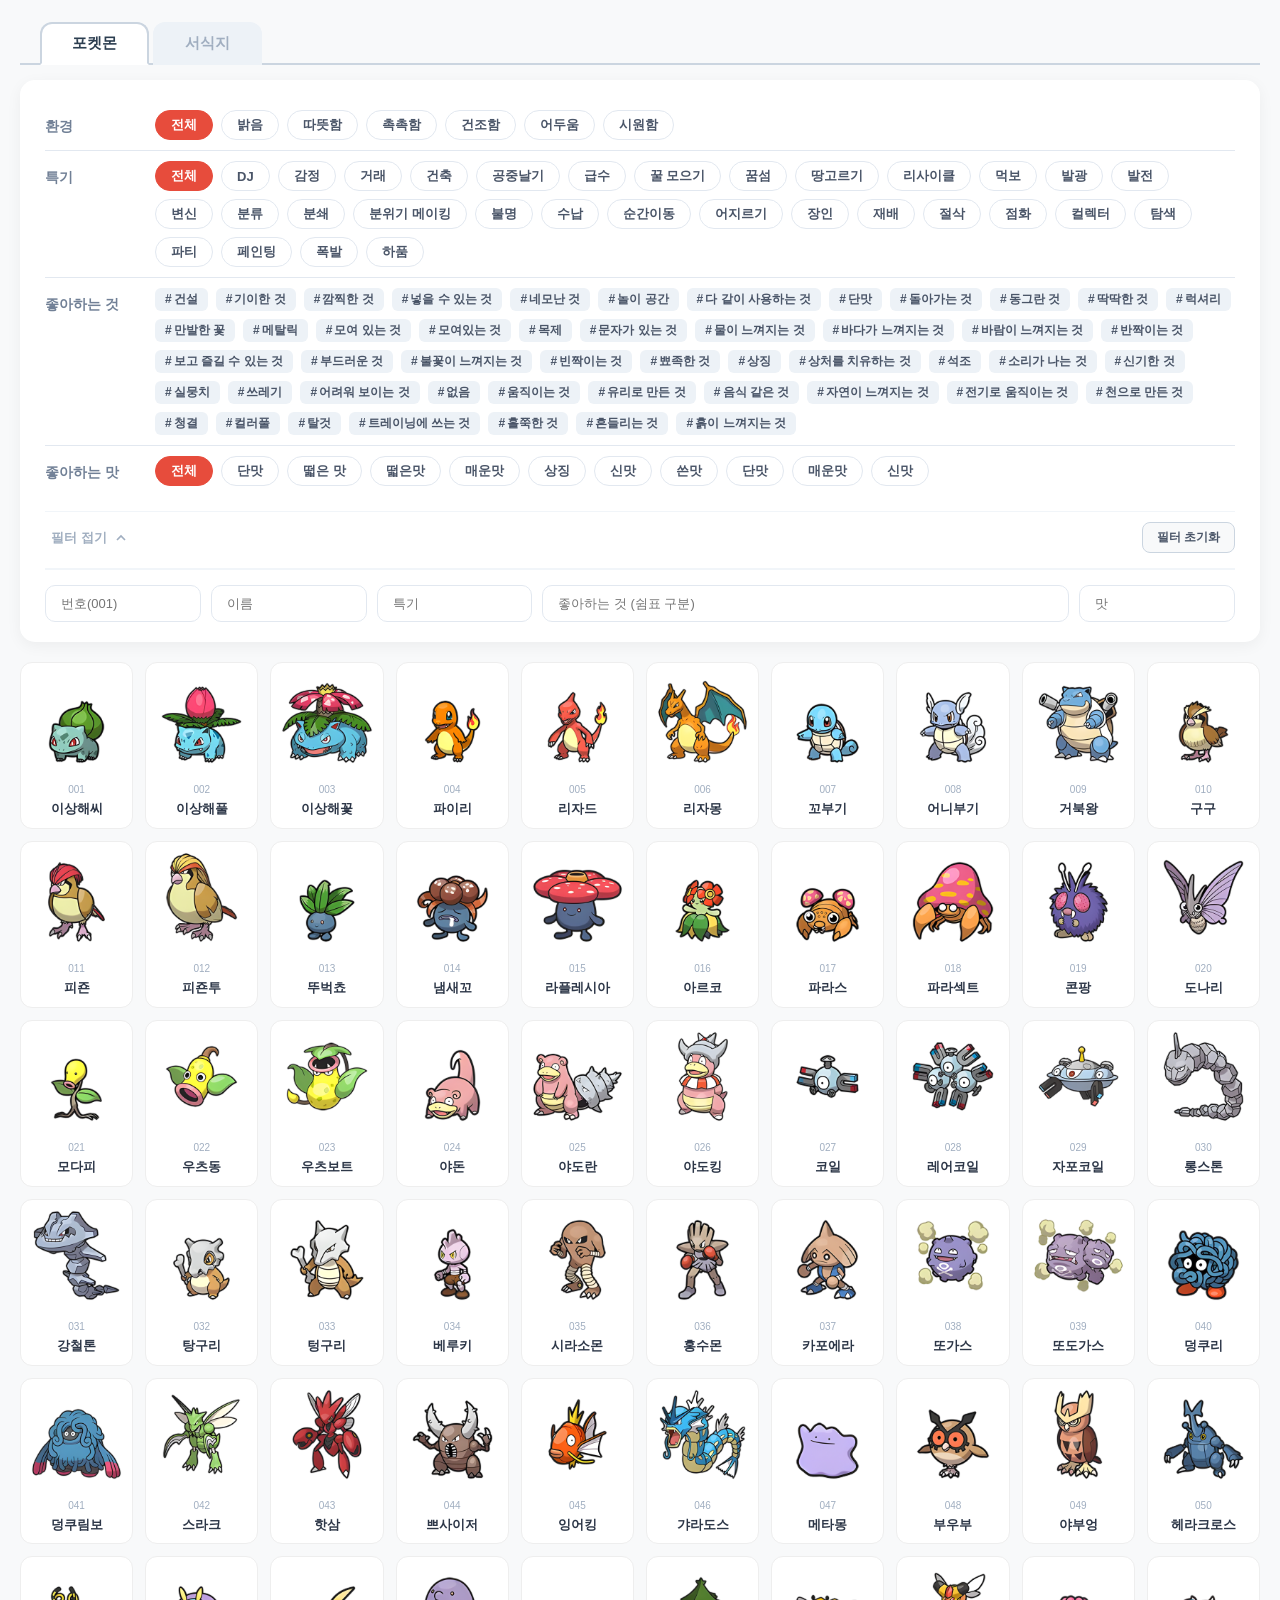
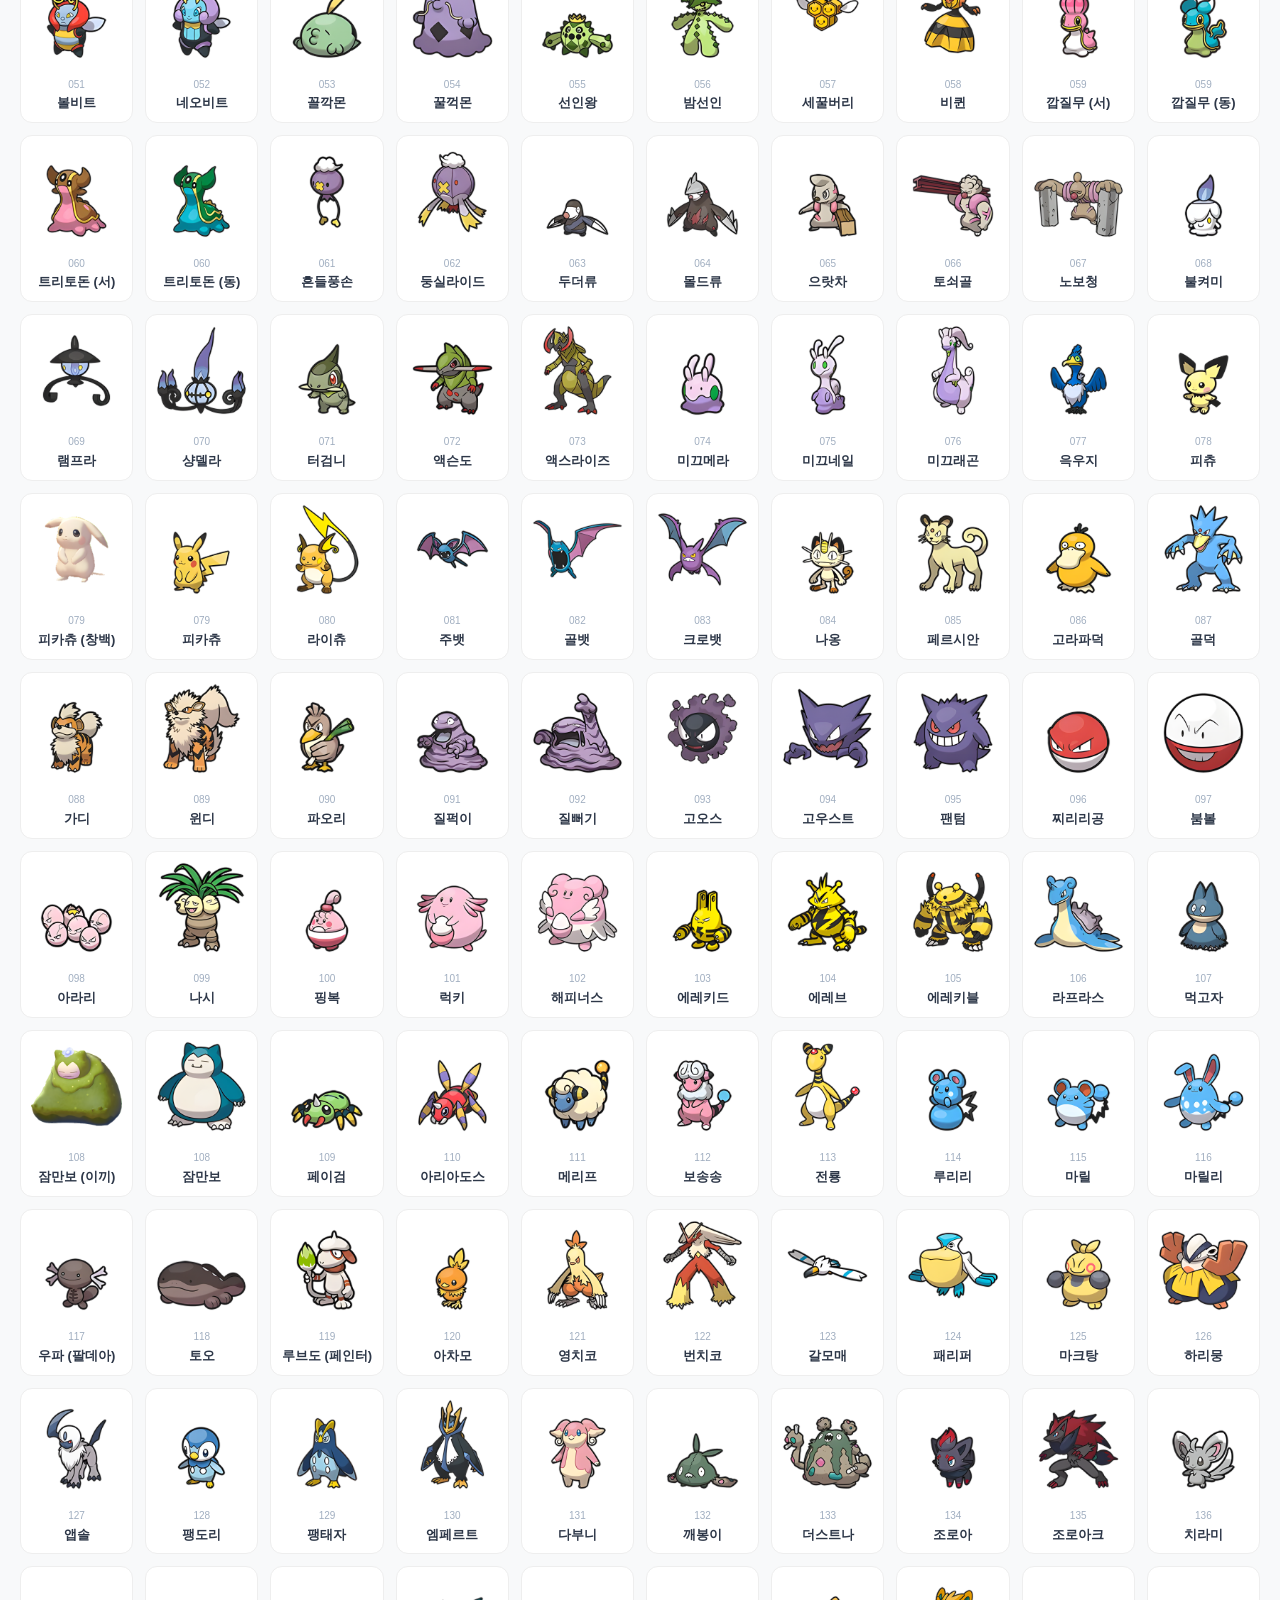
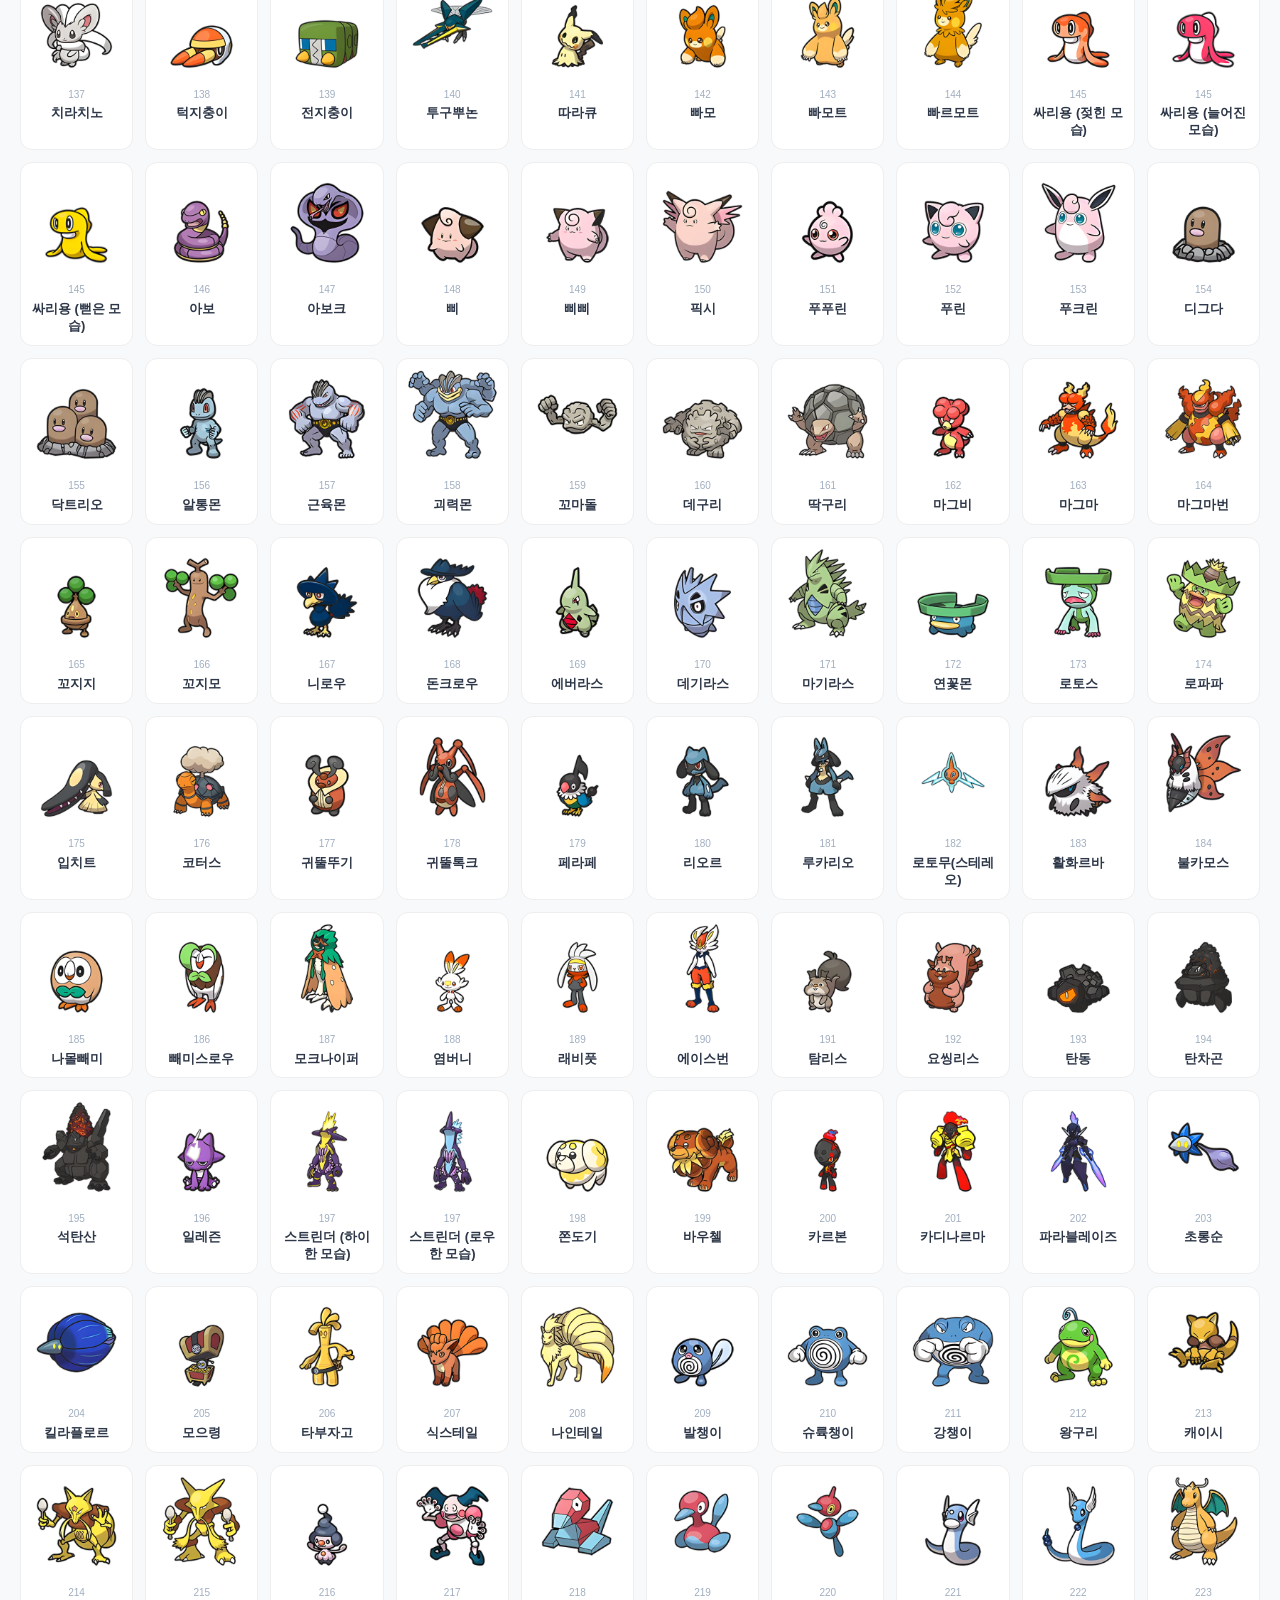
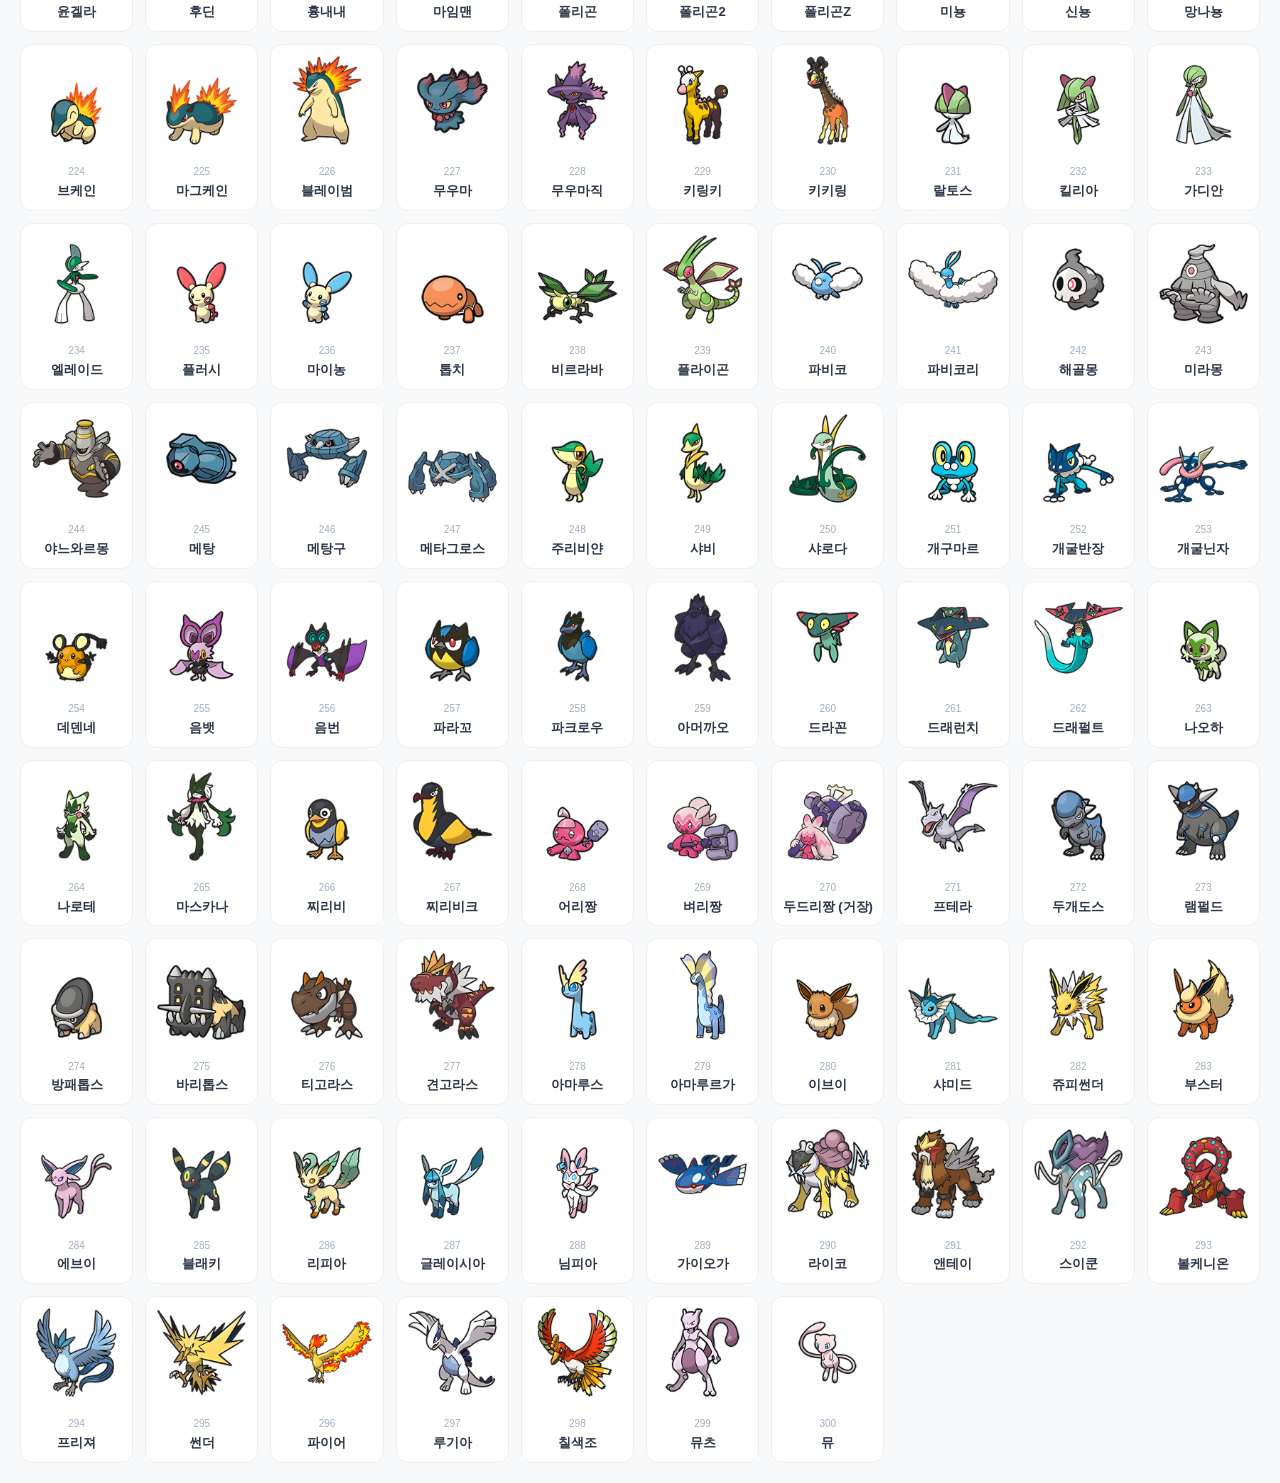
==== index.html @ d48b180b "css 1.23업데이트" ====
<!DOCTYPE html>
<html lang="ko">
<head>
    <meta charset="UTF-8">
    <meta name="viewport" content="width=device-width, initial-scale=1.0">
    <title>Pokopia DB</title>
    
    <link rel="stylesheet" href="./style.css?v=1.23">
    <script src="./data.js?v=1.21"></script>
</head>
<body>
<nav class="top-tabs">
    <a href="index.html" class="tab-link active">포켓몬</a>
    <a href="habitat.html" class="tab-link">서식지</a>
</nav>

<header id="mainHeader">
    <div class="filter-container">
        <div class="filter-group"><div class="group-label">환경</div><div id="envOptions" class="group-content"></div></div>
        <div class="filter-group"><div class="group-label">특기</div><div id="specOptions" class="group-content"></div></div>
        <div class="filter-group"><div class="group-label">좋아하는 것</div><div id="tagBox" class="group-content"></div></div>
        <div class="filter-group"><div class="group-label">좋아하는 맛</div><div id="flavorOptions" class="group-content"></div></div>
    </div>

    <div class="header-controls">
        <button class="toggle-btn" onclick="toggleHeader()">
            <span class="toggle-text">필터 접기</span>
            <svg class="toggle-icon" width="16" height="16" viewBox="0 0 24 24" fill="none" stroke="currentColor" stroke-width="2.5"><polyline points="18 15 12 9 6 15"></polyline></svg>
        </button>
        <button class="reset-btn" onclick="resetAllFilters()">필터 초기화</button>
    </div>

    <div class="search-section">
        <div class="search-row">
            <input type="text" id="searchNo" class="search-input w-1" placeholder="번호(001)" oninput="applyFilters()">
            <input type="text" id="searchName" class="search-input w-1" placeholder="이름" list="listNames" oninput="applyFilters()">
            <input type="text" id="searchSpec" class="search-input w-1" placeholder="특기" list="listSpecs" oninput="applyFilters()">
            <input type="text" id="searchLike" class="search-input w-4" placeholder="좋아하는 것 (쉼표 구분)" list="listLikes" oninput="applyFilters()">
            <input type="text" id="searchFlavor" class="search-input w-1" placeholder="맛" list="listFlavors" oninput="applyFilters()">
        </div>
    </div>
</header>

<datalist id="listNames"></datalist>
<datalist id="listSpecs"></datalist>
<datalist id="listLikes"></datalist>
<datalist id="listFlavors"></datalist>

<div class="pokemon-grid" id="mainList"></div>

<div id="detailModal" onclick="closeModal(event)">
    <div class="modal-content" onclick="event.stopPropagation()">
        <button class="modal-close" onclick="closeModal()">
            <svg width="24" height="24" viewBox="0 0 24 24" fill="none" stroke="currentColor" stroke-width="2"><line x1="18" y1="6" x2="6" y2="18"></line><line x1="6" y1="6" x2="18" y2="18"></line></svg>
        </button>
        <div class="modal-left">
            <span id="mId" class="modal-id"></span>
            <h2 id="mName" class="modal-name"></h2>
            <img id="mImg" class="modal-img" src="" alt="">
        </div>
        <div class="modal-right">
            <div class="info-row env-row"><div class="info-label">환경</div><div id="mEnv" class="info-value"></div></div>
            <div class="info-row"><div class="info-label">특기1</div><div id="mSpec1" class="info-value"></div></div>
            <div class="info-row"><div class="info-label">특기2</div><div id="mSpec2" class="info-value"></div></div>
            <div id="mProduceBox" class="info-row" style="display:none;"><div class="info-label">생산</div><div id="mProduce" class="info-value" style="color:var(--accent);"></div></div>
            <div class="info-row flavor-row"><div class="info-label">맛</div><div id="mFlavor" class="info-value"></div></div>
        </div>
        <div class="modal-bottom">
            <div class="bottom-title">좋아하는 것들</div>
            <div id="mTags" class="modal-tags"></div>
        </div>
    </div>
</div>

<button id="scrollTopBtn" onclick="scrollToTop()" title="맨 위로 가기">
    <svg viewBox="0 0 24 24" fill="none" stroke="currentColor" stroke-width="2.5"><polyline points="18 15 12 9 6 15"></polyline></svg>
</button>

<script src="./script.js?v=1.1"></script>

</body>
</html>
---- style.css ----
:root { --primary: #2c3e50; --accent: #e74c3c; --bg: #f8f9fa; --border: #e2e8f0; }
body { font-family: 'Pretendard', sans-serif; background: var(--bg); margin: 0; padding: 20px; color: var(--primary); }

/* =========================================
   🌐 상단 탭 네비게이션 (브라우저 탭 스타일)
   ========================================= */
.top-tabs { display: flex; gap: 4px; margin-bottom: 15px; padding-left: 20px; border-bottom: 2px solid #cbd5e0; }
.tab-link { padding: 10px 30px; background: #edf2f7; border: 2px solid transparent; border-bottom: none; border-radius: 12px 12px 0 0; text-decoration: none; color: #a0aec0; font-weight: 700; font-size: 15px; transition: background 0.2s ease; position: relative; bottom: -2px; }
.tab-link:hover { background: #e2e8f0; color: #4a5568; }
.tab-link.active { background: #fff; color: var(--primary); border: 2px solid #cbd5e0; border-bottom: 2px solid #fff; z-index: 10; }

/* =========================================
   🗂️ 필터 및 헤더 영역
   ========================================= */
header { background: #fff; padding: 20px 25px; border-radius: 15px; box-shadow: 0 4px 15px rgba(0,0,0,0.05); margin-bottom: 20px; position: sticky; top: 10px; z-index: 100; transition: all 0.3s ease-in-out; overflow: hidden; }
header.collapsed { padding-bottom: 15px; }
header.collapsed .filter-container { max-height: 0; opacity: 0; pointer-events: none; margin-bottom: 0; }
header.collapsed .toggle-icon { transform: rotate(180deg); }

.filter-container { max-height: 1000px; opacity: 1; transition: all 0.4s cubic-bezier(0.4, 0, 0.2, 1); margin-bottom: 15px; }
.filter-group { border-bottom: 1px solid var(--border); padding: 10px 0; display: flex; align-items: flex-start; }
.filter-group:last-child { border-bottom: none; }
.group-label { width: 110px; font-weight: bold; font-size: 14px; padding-top: 8px; color: #718096; }
.group-content { flex: 1; display: flex; flex-wrap: wrap; gap: 8px; }

/* 검색창 */
.search-section { margin-top: 15px; padding-top: 15px; border-top: 2px solid #f1f5f9; }
.search-row { display: flex; gap: 10px; align-items: center; }
.search-input { padding: 10px 15px; border: 1.5px solid var(--border); border-radius: 10px; font-size: 13px; font-weight: 500; outline: none; transition: 0.2s; width: 100%; box-sizing: border-box; }
.search-input:focus { border-color: #4a90e2; box-shadow: 0 0 8px rgba(74, 144, 226, 0.1); }
.w-1 { flex: 1; min-width: 80px; }
.w-4 { flex: 4; min-width: 200px; }

/* 버튼 및 태그 */
.opt-btn, .tag { transition: all 0.2s ease; cursor: pointer; font-weight: 600; }
.opt-btn { padding: 5px 15px; background: #fff; border: 1.5px solid var(--border); border-radius: 30px; font-size: 13px; color: #4a5568; }
.opt-btn:hover { background: #fff5f5; border-color: #fab1a0; color: var(--accent); }
.opt-btn.active { background: var(--accent); border-color: var(--accent); color: white; }
.opt-btn.preview { background: #ff7675 !important; border-color: #ff7675 !important; color: white !important; opacity: 0.8; }

.tag { padding: 3px 10px; background: #edf2f7; border-radius: 6px; font-size: 12px; color: #4a5568; }
.tag::before { content: "#"; margin-right: 2px; }
.tag:hover { background: #e3f2fd; color: #1976d2; transform: translateY(-1px); }
.tag.active { background: #4a90e2; color: white; }
.tag.preview { background: #74b9ff !important; color: white !important; opacity: 0.8; }

/* 헤더 컨트롤 (초기화, 접기) */
.header-controls { display: flex; justify-content: space-between; align-items: center; border-top: 1px solid #f1f5f9; padding-top: 10px; }
.toggle-btn { display: flex; align-items: center; gap: 6px; background: none; border: none; color: #a0aec0; font-size: 13px; font-weight: 600; cursor: pointer; }
.toggle-btn:hover { color: var(--primary); }
.toggle-icon { transition: transform 0.3s ease; }
.reset-btn { display: flex; align-items: center; gap: 5px; padding: 6px 14px; background: #f8f9fa; border: 1px solid #cbd5e0; border-radius: 8px; color: #4a5568; font-size: 12px; font-weight: 600; cursor: pointer; }

/* =========================================
   🖼️ 메인 그리드 및 카드
   ========================================= */
.pokemon-grid { display: grid; grid-template-columns: repeat(10, 1fr); gap: 12px; }
.pokemon-card { background: #fff; border-radius: 12px; padding: 10px; text-align: center; border: 1px solid #eee; transition: all 0.3s ease; cursor: pointer; }
.pokemon-card.highlight { border-color: #4a90e2; transform: scale(1.05); box-shadow: 0 8px 15px rgba(74, 144, 226, 0.2); z-index: 5; }
.pokemon-grid.dimmed .pokemon-card:not(.highlight) { opacity: 0.3; filter: grayscale(0.5); }
.pokemon-card:hover { transform: translateY(-8px) scale(1.05); border-color: #4a90e2; box-shadow: 0 10px 20px rgba(0,0,0,0.1); z-index: 10; }
.pokemon-card img { width: 100%; aspect-ratio: 1/1; object-fit: contain; }

.name-box { margin-top: 10px; line-height: 1.3; }
.id-number { font-size: 10px; color: #a0aec0; font-weight: 500; }
.p-name { font-size: 13px; color: #2d3748; font-weight: bold; display: block; margin-top: 2px; }

/* =========================================
   🪟 상세 정보 모달
   ========================================= */
#detailModal { display: none; position: fixed; top: 0; left: 0; width: 100%; height: 100%; background: rgba(0,0,0,0.6); backdrop-filter: blur(5px); z-index: 200; justify-content: center; align-items: center; }
.modal-content { background: #fff; width: 90%; max-width: 650px; border-radius: 20px; padding: 40px; position: relative; display: grid; grid-template-columns: 1.2fr 1fr; gap: 30px; box-shadow: 0 20px 40px rgba(0,0,0,0.2); animation: slideUp 0.3s ease-out; }
@keyframes slideUp { from { transform: translateY(50px); opacity: 0; } to { transform: translateY(0); opacity: 1; } }
.modal-close { position: absolute; top: 20px; right: 20px; cursor: pointer; background: #f1f5f9; border-radius: 50%; padding: 5px; border: none; }
.modal-left { text-align: center; border-right: 1px solid #edf2f7; padding-right: 20px; }
.modal-img { width: 100%; max-width: 250px; object-fit: contain; margin-bottom: 20px; image-rendering: -webkit-optimize-contrast; image-rendering: crisp-edges; }
.modal-id { font-size: 18px; color: #a0aec0; font-weight: 600; }
.modal-name { font-size: 32px; font-weight: 800; margin: 10px 0; }
.modal-right { display: flex; flex-direction: column; gap: 15px; padding-left: 10px; }
.info-row { display: flex; align-items: center; gap: 15px; }
.info-row.env-row { margin-bottom: 30px; }
.info-row.flavor-row { margin-top: auto; padding-top: 10px; border-top: 1px dashed #e2e8f0; }
.info-label { width: 60px; font-weight: 800; color: #718096; font-size: 15px; }
.info-value { font-size: 16px; font-weight: 600; background: #f8fafc; padding: 6px 15px; border-radius: 10px; flex: 1; }
.modal-bottom { grid-column: span 2; border-top: 1px solid #edf2f7; padding-top: 25px; margin-top: 10px; }
.bottom-title { font-weight: 800; margin-bottom: 15px; color: #4a5568; }
.modal-tags { display: flex; flex-wrap: wrap; gap: 10px; }

/* =========================================
   ⬆️ 맨 위로 가기 버튼
   ========================================= */
#scrollTopBtn { display: none; position: fixed; bottom: 30px; right: 30px; z-index: 99; background-color: var(--accent); color: white; border: none; outline: none; cursor: pointer; padding: 12px; border-radius: 50%; box-shadow: 0 4px 10px rgba(231, 76, 60, 0.3); transition: all 0.3s ease; }
#scrollTopBtn:hover { background-color: #c0392b; transform: translateY(-3px); }
#scrollTopBtn svg { width: 22px; height: 22px; display: block; }

/* =========================================
   📱 반응형 레이아웃 (태블릿, 모바일)
   ========================================= */
@media (max-width: 1024px) {
    .pokemon-grid { grid-template-columns: repeat(7, 1fr); }
}

@media (max-width: 768px) {
    body { padding: 10px; }
    
    /* 헤더 고정 해제 & 내부 스크롤 추가 */
    header { padding: 15px; position: relative; top: 0; }
    .filter-container { max-height: 50vh; overflow-y: auto; }
    header.collapsed .filter-container { max-height: 0; }

    .pokemon-grid { grid-template-columns: repeat(4, 1fr); gap: 10px; }
    .search-row { flex-wrap: wrap; }
    .w-1 { flex: 1 1 30%; min-width: 80px; }
    .w-4 { flex: 1 1 100%; }

    .modal-content { grid-template-columns: 1fr; padding: 25px; max-height: 85vh; overflow-y: auto; gap: 15px; }
    .modal-left { border-right: none; border-bottom: 1px solid #edf2f7; padding-right: 0; padding-bottom: 15px; }
    .modal-img { max-width: 150px; margin-bottom: 10px; }
    .modal-name { font-size: 26px; }

    #scrollTopBtn { bottom: 20px; right: 20px; padding: 10px; }
    #scrollTopBtn svg { width: 18px; height: 18px; }
}

@media (max-width: 480px) {
    .pokemon-grid { grid-template-columns: repeat(3, 1fr); gap: 8px; }
    .filter-group { flex-direction: column; padding: 12px 0; }
    .group-label { padding-bottom: 8px; width: 100%; }
    .opt-btn { padding: 6px 12px; font-size: 12px; }
    .p-name { font-size: 12px; }
    
    /* 모바일 브라우저 탭 꽉 차게 */
    .top-tabs { padding-left: 0; }
    .tab-link { flex: 1; text-align: center; padding: 12px 0; }
}

/* =========================================
   🛠️ 모달 닫기 버튼 겹침 현상 해결
   ========================================= */
.modal-close {
    top: 12px;
    right: 12px;
    z-index: 200; /* 버튼이 무조건 글자 위로 오도록 설정 */
}

.modal-right {
    padding-right: 35px; /* 닫기 버튼이 침범하지 못하도록 우측에 안전 여백 확보 */
}

/* 모바일 화면에서는 버튼 크기를 살짝 줄여서 공간 확보 */
@media (max-width: 768px) {
    .modal-close {
        top: 10px;
        right: 10px;
        padding: 4px;
    }
    .modal-close svg {
        width: 18px;
        height: 18px;
    }
    .modal-right {
        padding-right: 28px; 
    }
}
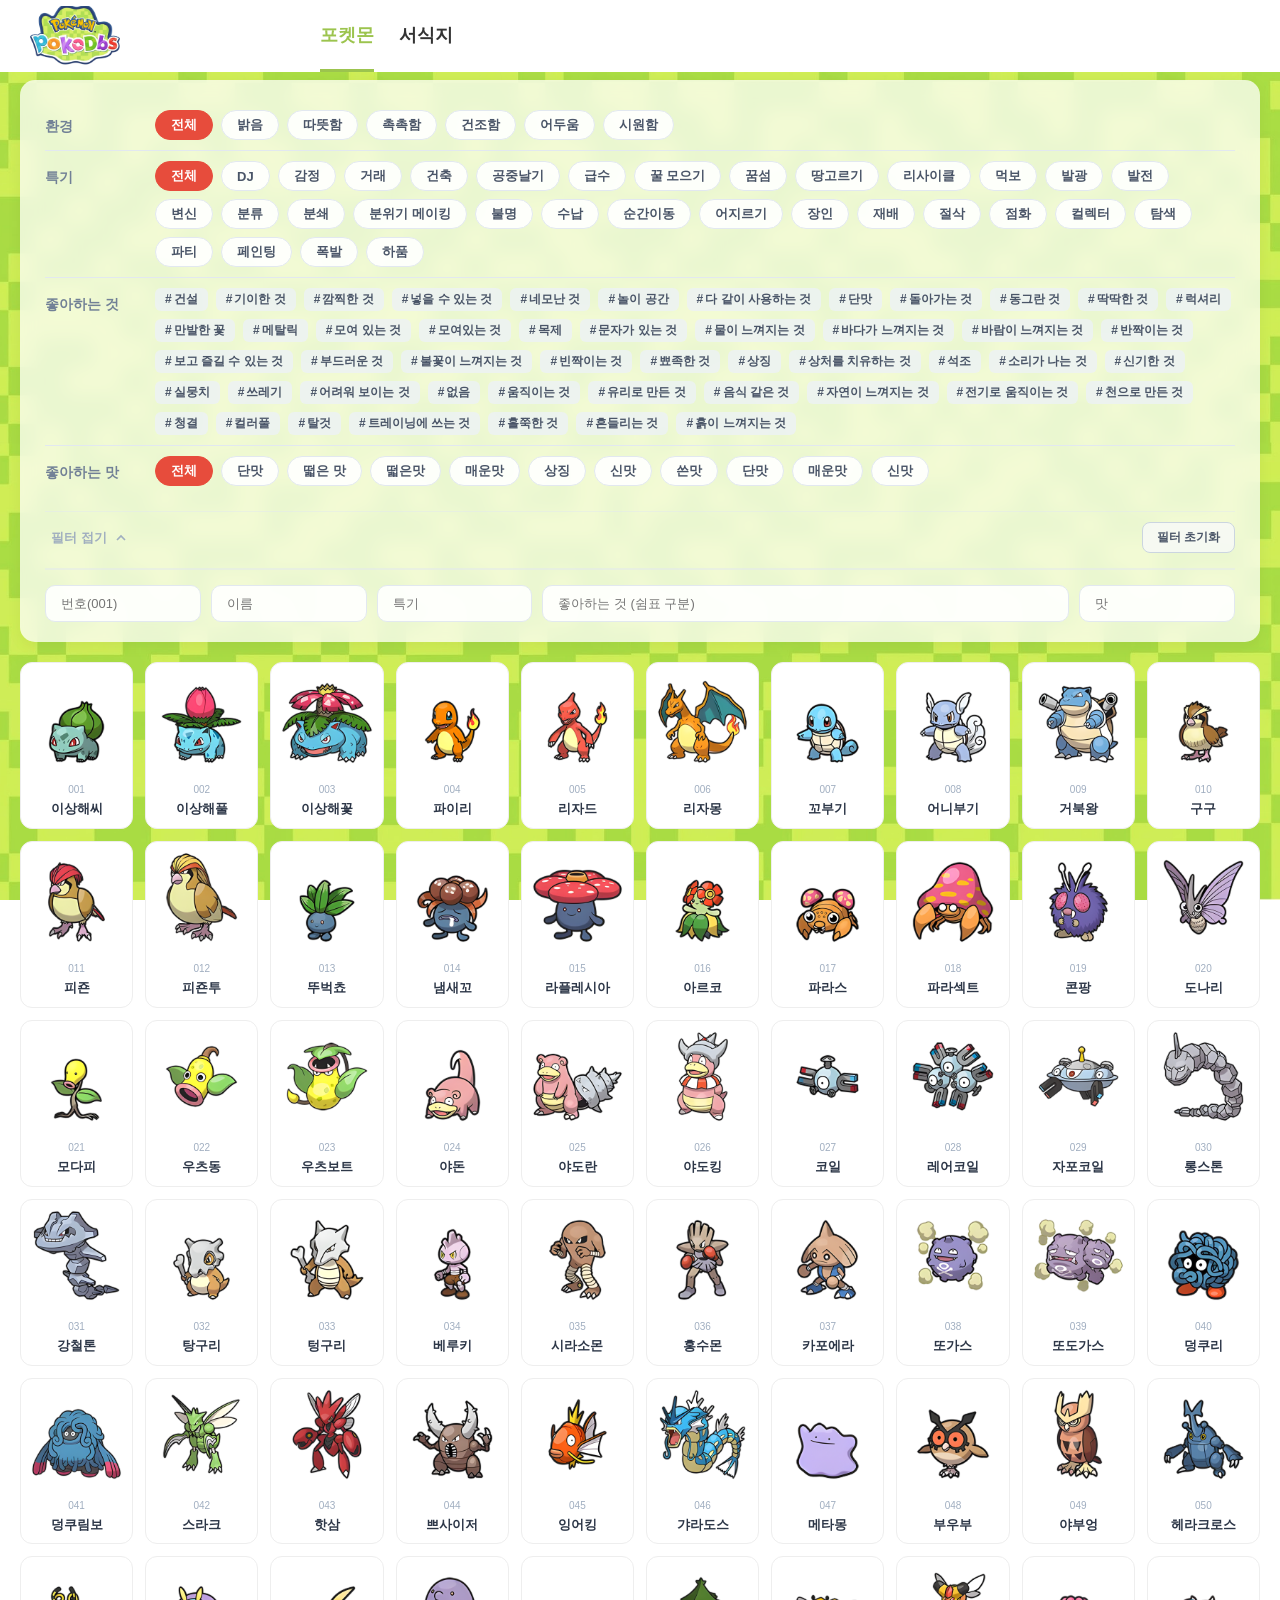
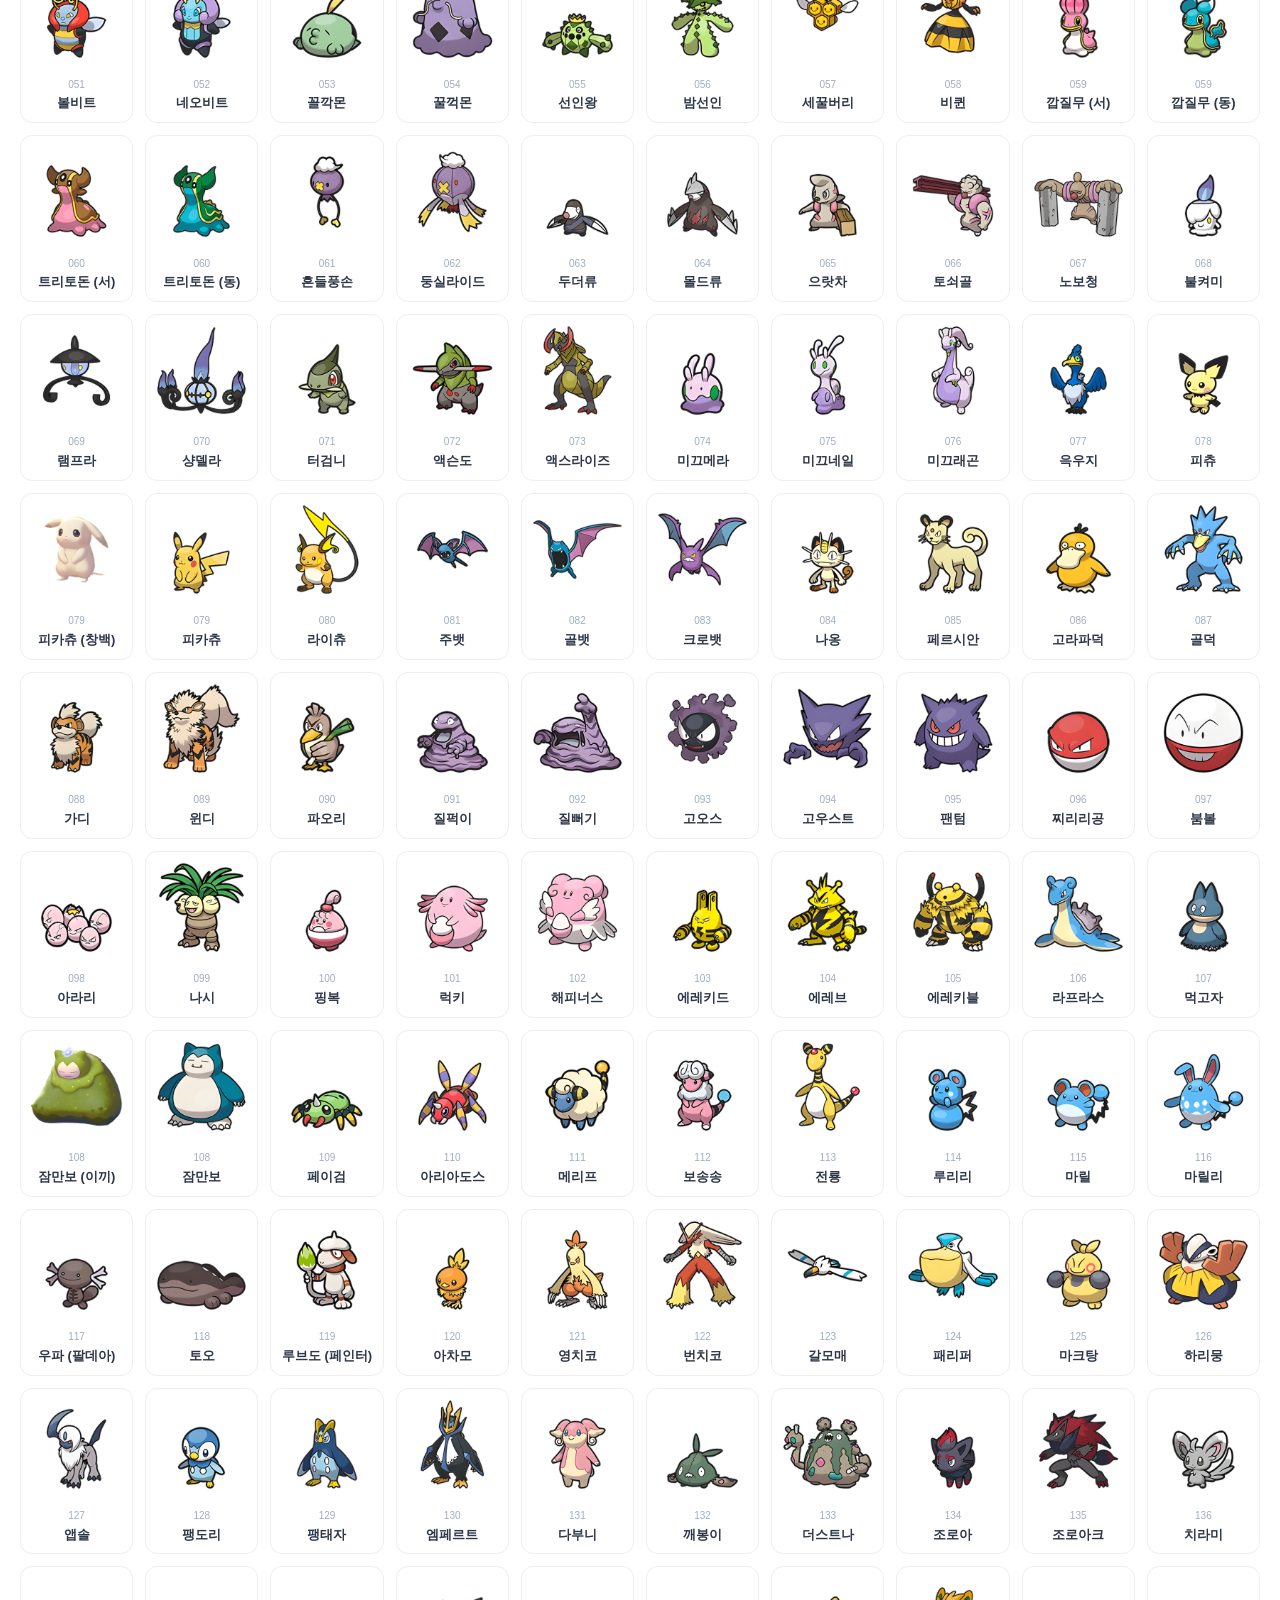
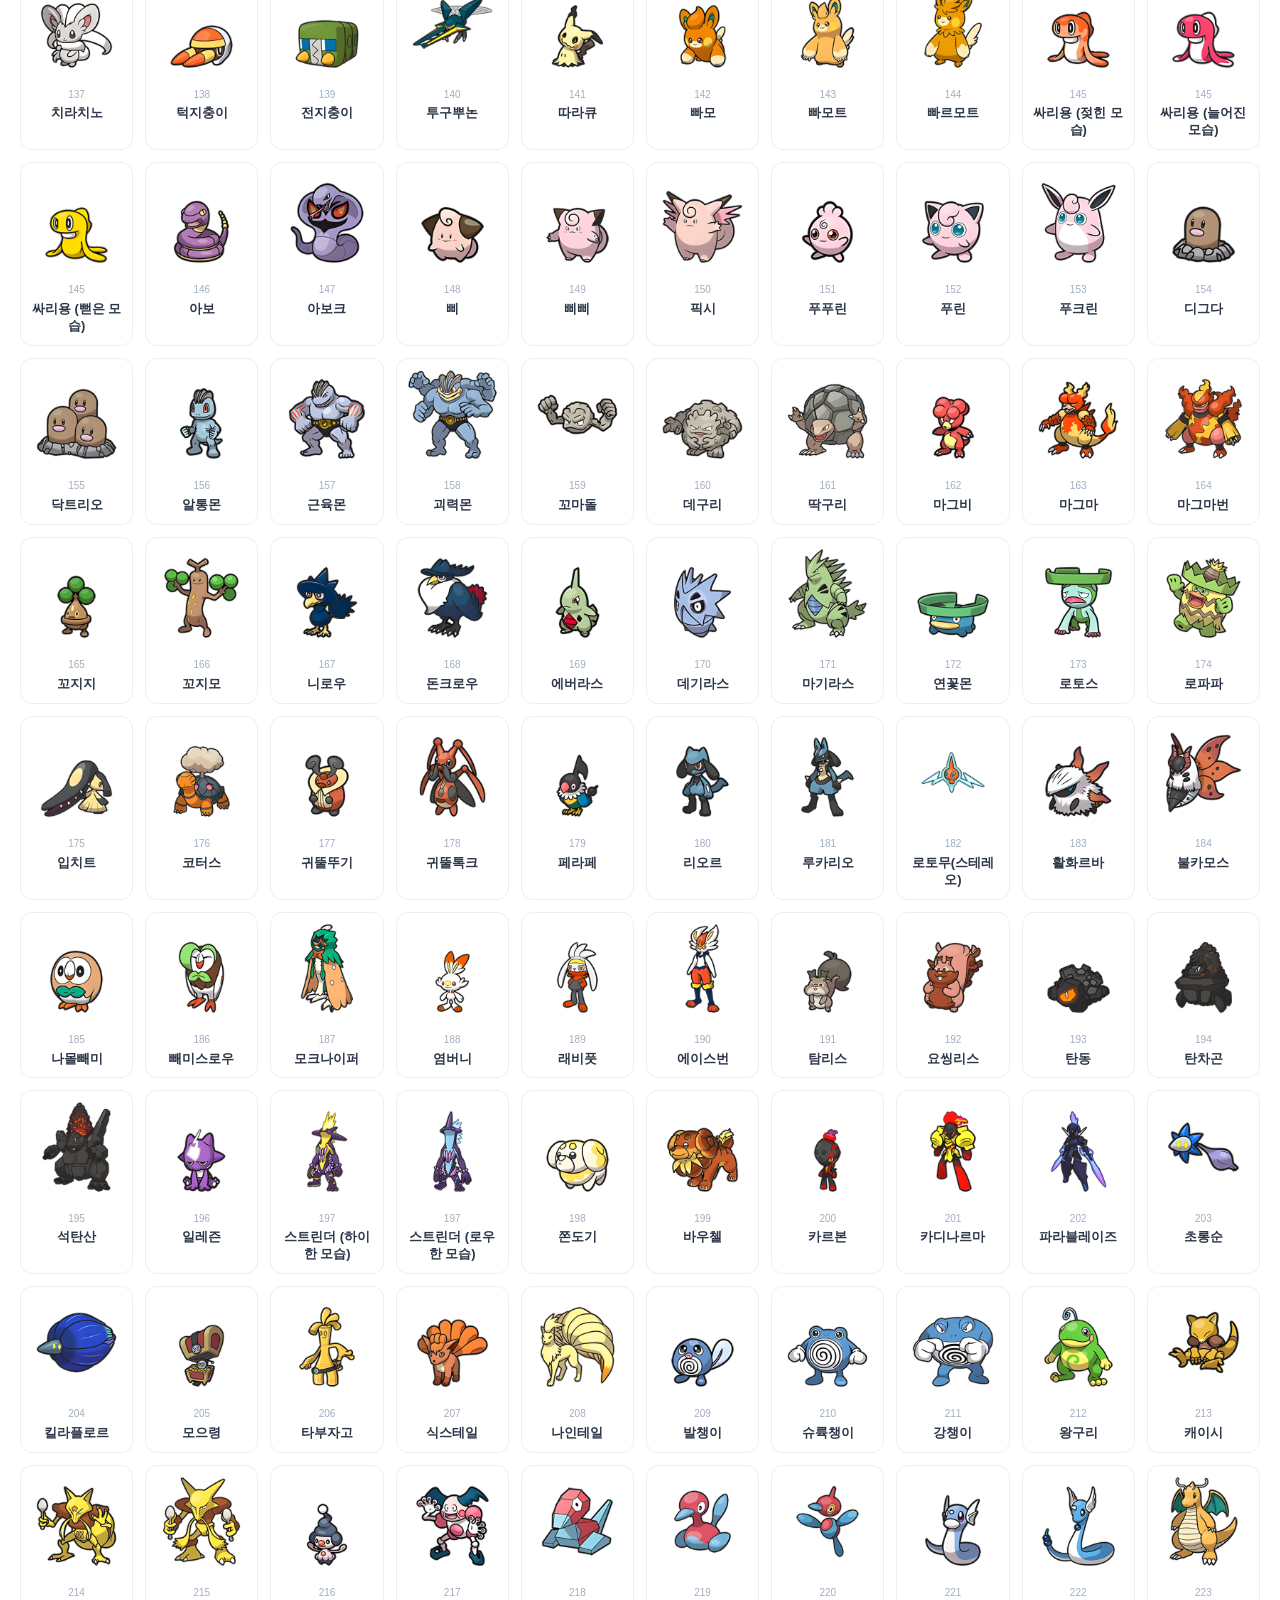
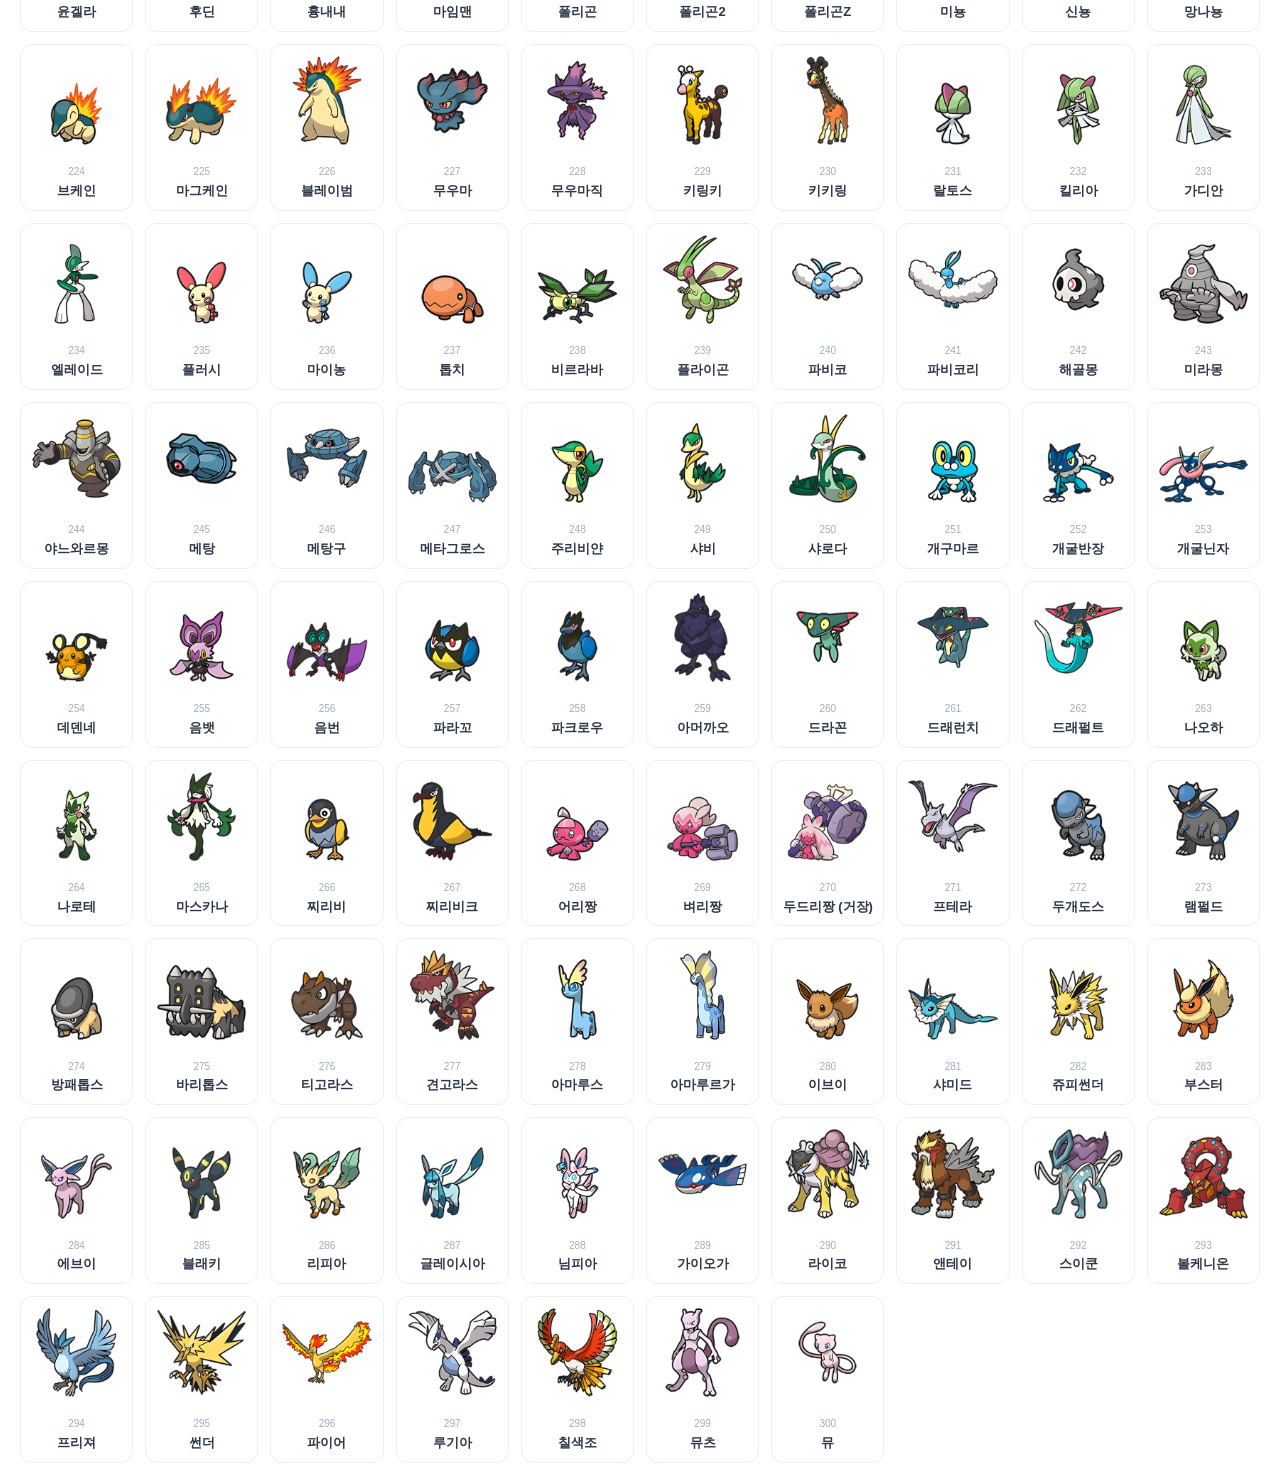
==== commit 3a668b9f: "css v1.3 업데이트" ====
--- a/index.html
+++ b/index.html
@@ -5,13 +5,18 @@
     <meta name="viewport" content="width=device-width, initial-scale=1.0">
     <title>Pokopia DB</title>
     
-    <link rel="stylesheet" href="./style.css?v=1.23">
+    <link rel="stylesheet" href="./style.css?v=1.3">
     <script src="./data.js?v=1.21"></script>
 </head>
 <body>
-<nav class="top-tabs">
-    <a href="index.html" class="tab-link active">포켓몬</a>
-    <a href="habitat.html" class="tab-link">서식지</a>
+<nav id="topNavbar">
+    <div class="nav-logo">
+        <img src="./images/logo.png" alt="로고" onerror="this.src='https://via.placeholder.com/100x30?text=LOGO';">
+    </div>
+    <div class="nav-menu">
+        <a href="index.html" class="nav-link active">포켓몬</a>
+        <a href="habitat.html" class="nav-link">서식지</a>
+    </div>
 </nav>
 
 <header id="mainHeader">
--- a/style.css
+++ b/style.css
@@ -1,18 +1,105 @@
-:root { --primary: #2c3e50; --accent: #e74c3c; --bg: #f8f9fa; --border: #e2e8f0; }
-body { font-family: 'Pretendard', sans-serif; background: var(--bg); margin: 0; padding: 20px; color: var(--primary); }
-
-/* =========================================
-   🌐 상단 탭 네비게이션 (브라우저 탭 스타일)
-   ========================================= */
-.top-tabs { display: flex; gap: 4px; margin-bottom: 15px; padding-left: 20px; border-bottom: 2px solid #cbd5e0; }
-.tab-link { padding: 10px 30px; background: #edf2f7; border: 2px solid transparent; border-bottom: none; border-radius: 12px 12px 0 0; text-decoration: none; color: #a0aec0; font-weight: 700; font-size: 15px; transition: background 0.2s ease; position: relative; bottom: -2px; }
-.tab-link:hover { background: #e2e8f0; color: #4a5568; }
-.tab-link.active { background: #fff; color: var(--primary); border: 2px solid #cbd5e0; border-bottom: 2px solid #fff; z-index: 10; }
-
-/* =========================================
-   🗂️ 필터 및 헤더 영역
-   ========================================= */
-header { background: #fff; padding: 20px 25px; border-radius: 15px; box-shadow: 0 4px 15px rgba(0,0,0,0.05); margin-bottom: 20px; position: sticky; top: 10px; z-index: 100; transition: all 0.3s ease-in-out; overflow: hidden; }
+:root {
+    --primary: #2c3e50;
+    --accent: #e74c3c;
+    --border: #e2e8f0;
+}
+
+/* =========================================
+   1. 기본 설정 및 배경 (블러 효과 준비)
+   ========================================= */
+body {
+    font-family: 'Pretendard', sans-serif;
+    margin: 0;
+    /* 상단 네비게이션 바(60px)가 콘텐츠를 가리지 않도록 상단 여백 확보 */
+    padding: 80px 20px 20px 20px; 
+    color: var(--primary);
+    
+    /* 원하는 배경 이미지 경로로 수정해주세요 */
+    background-image: url('./image_bg/backgrond.jpg'); 
+    background-size: cover;          
+    background-position: center;     
+    background-repeat: no-repeat;    
+    background-attachment: fixed; 
+}
+
+/* =========================================
+   2. 상단 고정 네비게이션 바 (GNB)
+   ========================================= */
+#topNavbar {
+    position: fixed;
+    top: 0;
+    left: 0;
+    width: 100%;
+    height: 72px;
+    background-color: #ffffff;
+    display: flex;
+    align-items: center;
+    padding: 0 30px;
+    box-sizing: border-box;
+    z-index: 1000;
+}
+
+.nav-logo {
+    display: flex;
+    align-items: center;
+}
+
+.nav-logo img {
+    height: 60px;
+    display: block;
+}
+
+.nav-menu {
+    display: flex;
+    gap: 25px;
+    margin-left: 200px;
+    height: 100%;      /* 바 전체 높이(60px)를 꽉 채우도록 설정 */
+}
+
+.nav-link {
+    text-decoration: none;
+    color: #333333;
+    font-size: 18px;
+    font-weight: 600;
+    transition: color 0.2s ease;
+    
+    /* 높이를 채우고 텍스트를 수직 중앙 정렬 */
+    display: flex;
+    align-items: center;
+    height: 100%;
+    box-sizing: border-box;
+    border-bottom: 3px solid transparent; /* 평소에는 투명한(보이지 않는) 3px 선 */
+}
+
+.nav-link:hover {
+    color: #b7d182;
+}
+
+.nav-link.active {
+    color: #9cc44e;
+    font-weight: 800;
+    border-bottom: 3px solid #9cc44e; /* 스크린샷과 유사한 보라색 강조 선 */
+
+}
+
+/* =========================================
+   3. 필터 및 헤더 영역 (반투명 글래스 효과)
+   ========================================= */
+header {
+    background-color: rgba(255, 255, 255, 0.75);
+    backdrop-filter: blur(10px);
+    -webkit-backdrop-filter: blur(10px);
+    padding: 20px 25px;
+    border-radius: 15px;
+    box-shadow: 0 4px 15px rgba(0,0,0,0.05);
+    margin-bottom: 20px;
+    position: sticky;
+    top: 70px; /* 네비바 바로 아래에 고정되도록 설정 */
+    z-index: 100;
+    transition: all 0.3s ease-in-out;
+    overflow: hidden;
+}
+
 header.collapsed { padding-bottom: 15px; }
 header.collapsed .filter-container { max-height: 0; opacity: 0; pointer-events: none; margin-bottom: 0; }
 header.collapsed .toggle-icon { transform: rotate(180deg); }
@@ -24,38 +111,47 @@
 .group-content { flex: 1; display: flex; flex-wrap: wrap; gap: 8px; }
 
 /* 검색창 */
-.search-section { margin-top: 15px; padding-top: 15px; border-top: 2px solid #f1f5f9; }
+.search-section { margin-top: 15px; padding-top: 15px; border-top: 2px solid rgba(226, 232, 240, 0.5); }
 .search-row { display: flex; gap: 10px; align-items: center; }
-.search-input { padding: 10px 15px; border: 1.5px solid var(--border); border-radius: 10px; font-size: 13px; font-weight: 500; outline: none; transition: 0.2s; width: 100%; box-sizing: border-box; }
+.search-input { padding: 10px 15px; border: 1.5px solid var(--border); border-radius: 10px; font-size: 13px; font-weight: 500; outline: none; transition: 0.2s; width: 100%; box-sizing: border-box; background: rgba(255, 255, 255, 0.9); }
 .search-input:focus { border-color: #4a90e2; box-shadow: 0 0 8px rgba(74, 144, 226, 0.1); }
 .w-1 { flex: 1; min-width: 80px; }
 .w-4 { flex: 4; min-width: 200px; }
 
 /* 버튼 및 태그 */
 .opt-btn, .tag { transition: all 0.2s ease; cursor: pointer; font-weight: 600; }
-.opt-btn { padding: 5px 15px; background: #fff; border: 1.5px solid var(--border); border-radius: 30px; font-size: 13px; color: #4a5568; }
+.opt-btn { padding: 5px 15px; background: rgba(255, 255, 255, 0.9); border: 1.5px solid var(--border); border-radius: 30px; font-size: 13px; color: #4a5568; }
 .opt-btn:hover { background: #fff5f5; border-color: #fab1a0; color: var(--accent); }
 .opt-btn.active { background: var(--accent); border-color: var(--accent); color: white; }
 .opt-btn.preview { background: #ff7675 !important; border-color: #ff7675 !important; color: white !important; opacity: 0.8; }
 
-.tag { padding: 3px 10px; background: #edf2f7; border-radius: 6px; font-size: 12px; color: #4a5568; }
+.tag { padding: 3px 10px; background: rgba(237, 242, 247, 0.8); border-radius: 6px; font-size: 12px; color: #4a5568; }
 .tag::before { content: "#"; margin-right: 2px; }
 .tag:hover { background: #e3f2fd; color: #1976d2; transform: translateY(-1px); }
 .tag.active { background: #4a90e2; color: white; }
 .tag.preview { background: #74b9ff !important; color: white !important; opacity: 0.8; }
 
 /* 헤더 컨트롤 (초기화, 접기) */
-.header-controls { display: flex; justify-content: space-between; align-items: center; border-top: 1px solid #f1f5f9; padding-top: 10px; }
+.header-controls { display: flex; justify-content: space-between; align-items: center; border-top: 1px solid rgba(226, 232, 240, 0.5); padding-top: 10px; }
 .toggle-btn { display: flex; align-items: center; gap: 6px; background: none; border: none; color: #a0aec0; font-size: 13px; font-weight: 600; cursor: pointer; }
 .toggle-btn:hover { color: var(--primary); }
 .toggle-icon { transition: transform 0.3s ease; }
-.reset-btn { display: flex; align-items: center; gap: 5px; padding: 6px 14px; background: #f8f9fa; border: 1px solid #cbd5e0; border-radius: 8px; color: #4a5568; font-size: 12px; font-weight: 600; cursor: pointer; }
-
-/* =========================================
-   🖼️ 메인 그리드 및 카드
+.reset-btn { display: flex; align-items: center; gap: 5px; padding: 6px 14px; background: rgba(248, 249, 250, 0.8); border: 1px solid #cbd5e0; border-radius: 8px; color: #4a5568; font-size: 12px; font-weight: 600; cursor: pointer; }
+
+/* =========================================
+   4. 메인 그리드 및 카드
    ========================================= */
 .pokemon-grid { display: grid; grid-template-columns: repeat(10, 1fr); gap: 12px; }
-.pokemon-card { background: #fff; border-radius: 12px; padding: 10px; text-align: center; border: 1px solid #eee; transition: all 0.3s ease; cursor: pointer; }
+
+.pokemon-card { 
+    background-color: #fff; /* 카드는 투명하지 않게 뚜렷하게 유지 */
+    border-radius: 12px; 
+    padding: 10px; 
+    text-align: center; 
+    border: 1px solid #eee; 
+    transition: all 0.3s ease; 
+    cursor: pointer; 
+}
 .pokemon-card.highlight { border-color: #4a90e2; transform: scale(1.05); box-shadow: 0 8px 15px rgba(74, 144, 226, 0.2); z-index: 5; }
 .pokemon-grid.dimmed .pokemon-card:not(.highlight) { opacity: 0.3; filter: grayscale(0.5); }
 .pokemon-card:hover { transform: translateY(-8px) scale(1.05); border-color: #4a90e2; box-shadow: 0 10px 20px rgba(0,0,0,0.1); z-index: 10; }
@@ -66,17 +162,20 @@
 .p-name { font-size: 13px; color: #2d3748; font-weight: bold; display: block; margin-top: 2px; }
 
 /* =========================================
-   🪟 상세 정보 모달
-   ========================================= */
-#detailModal { display: none; position: fixed; top: 0; left: 0; width: 100%; height: 100%; background: rgba(0,0,0,0.6); backdrop-filter: blur(5px); z-index: 200; justify-content: center; align-items: center; }
-.modal-content { background: #fff; width: 90%; max-width: 650px; border-radius: 20px; padding: 40px; position: relative; display: grid; grid-template-columns: 1.2fr 1fr; gap: 30px; box-shadow: 0 20px 40px rgba(0,0,0,0.2); animation: slideUp 0.3s ease-out; }
+   5. 상세 정보 모달
+   ========================================= */
+#detailModal { display: none; position: fixed; top: 0; left: 0; width: 100%; height: 100%; background: rgba(0,0,0,0.6); backdrop-filter: blur(5px); z-index: 2000; justify-content: center; align-items: center; }
+.modal-content { background-color: #fff; width: 90%; max-width: 650px; border-radius: 20px; padding: 40px; position: relative; display: grid; grid-template-columns: 1.2fr 1fr; gap: 30px; box-shadow: 0 20px 40px rgba(0,0,0,0.2); animation: slideUp 0.3s ease-out; }
 @keyframes slideUp { from { transform: translateY(50px); opacity: 0; } to { transform: translateY(0); opacity: 1; } }
-.modal-close { position: absolute; top: 20px; right: 20px; cursor: pointer; background: #f1f5f9; border-radius: 50%; padding: 5px; border: none; }
+
+/* 닫기 버튼 겹침 방지 수정 */
+.modal-close { position: absolute; top: 15px; right: 15px; cursor: pointer; background: #f1f5f9; border-radius: 50%; padding: 6px; border: none; z-index: 200; }
+.modal-right { display: flex; flex-direction: column; gap: 15px; padding-left: 10px; padding-right: 35px; } /* 우측 안전 여백 */
+
 .modal-left { text-align: center; border-right: 1px solid #edf2f7; padding-right: 20px; }
 .modal-img { width: 100%; max-width: 250px; object-fit: contain; margin-bottom: 20px; image-rendering: -webkit-optimize-contrast; image-rendering: crisp-edges; }
 .modal-id { font-size: 18px; color: #a0aec0; font-weight: 600; }
 .modal-name { font-size: 32px; font-weight: 800; margin: 10px 0; }
-.modal-right { display: flex; flex-direction: column; gap: 15px; padding-left: 10px; }
 .info-row { display: flex; align-items: center; gap: 15px; }
 .info-row.env-row { margin-bottom: 30px; }
 .info-row.flavor-row { margin-top: auto; padding-top: 10px; border-top: 1px dashed #e2e8f0; }
@@ -87,21 +186,25 @@
 .modal-tags { display: flex; flex-wrap: wrap; gap: 10px; }
 
 /* =========================================
-   ⬆️ 맨 위로 가기 버튼
+   6. 맨 위로 가기 버튼
    ========================================= */
 #scrollTopBtn { display: none; position: fixed; bottom: 30px; right: 30px; z-index: 99; background-color: var(--accent); color: white; border: none; outline: none; cursor: pointer; padding: 12px; border-radius: 50%; box-shadow: 0 4px 10px rgba(231, 76, 60, 0.3); transition: all 0.3s ease; }
 #scrollTopBtn:hover { background-color: #c0392b; transform: translateY(-3px); }
 #scrollTopBtn svg { width: 22px; height: 22px; display: block; }
 
 /* =========================================
-   📱 반응형 레이아웃 (태블릿, 모바일)
+   7. 모바일 반응형
    ========================================= */
 @media (max-width: 1024px) {
     .pokemon-grid { grid-template-columns: repeat(7, 1fr); }
 }
 
 @media (max-width: 768px) {
-    body { padding: 10px; }
+    /* 네비게이션 및 기본 여백 조정 */
+    body { padding: 70px 10px 10px 10px; }
+    #topNavbar { padding: 0 15px; }
+    .nav-menu { margin-left: 20px; gap: 15px; }
+    .nav-link { font-size: 14px; }
     
     /* 헤더 고정 해제 & 내부 스크롤 추가 */
     header { padding: 15px; position: relative; top: 0; }
@@ -113,10 +216,14 @@
     .w-1 { flex: 1 1 30%; min-width: 80px; }
     .w-4 { flex: 1 1 100%; }
 
+    /* 모달 모바일 조정 */
     .modal-content { grid-template-columns: 1fr; padding: 25px; max-height: 85vh; overflow-y: auto; gap: 15px; }
     .modal-left { border-right: none; border-bottom: 1px solid #edf2f7; padding-right: 0; padding-bottom: 15px; }
     .modal-img { max-width: 150px; margin-bottom: 10px; }
     .modal-name { font-size: 26px; }
+    .modal-right { padding-right: 28px; }
+    .modal-close { top: 10px; right: 10px; padding: 4px; }
+    .modal-close svg { width: 18px; height: 18px; }
 
     #scrollTopBtn { bottom: 20px; right: 20px; padding: 10px; }
     #scrollTopBtn svg { width: 18px; height: 18px; }
@@ -128,38 +235,4 @@
     .group-label { padding-bottom: 8px; width: 100%; }
     .opt-btn { padding: 6px 12px; font-size: 12px; }
     .p-name { font-size: 12px; }
-    
-    /* 모바일 브라우저 탭 꽉 차게 */
-    .top-tabs { padding-left: 0; }
-    .tab-link { flex: 1; text-align: center; padding: 12px 0; }
-}
-
-/* =========================================
-   🛠️ 모달 닫기 버튼 겹침 현상 해결
-   ========================================= */
-.modal-close {
-    top: 12px;
-    right: 12px;
-    z-index: 200; /* 버튼이 무조건 글자 위로 오도록 설정 */
-}
-
-.modal-right {
-    padding-right: 35px; /* 닫기 버튼이 침범하지 못하도록 우측에 안전 여백 확보 */
-}
-
-/* 모바일 화면에서는 버튼 크기를 살짝 줄여서 공간 확보 */
-@media (max-width: 768px) {
-    .modal-close {
-        top: 10px;
-        right: 10px;
-        padding: 4px;
-    }
-    .modal-close svg {
-        width: 18px;
-        height: 18px;
-    }
-    .modal-right {
-        padding-right: 28px; 
-    }
-}
-
+}
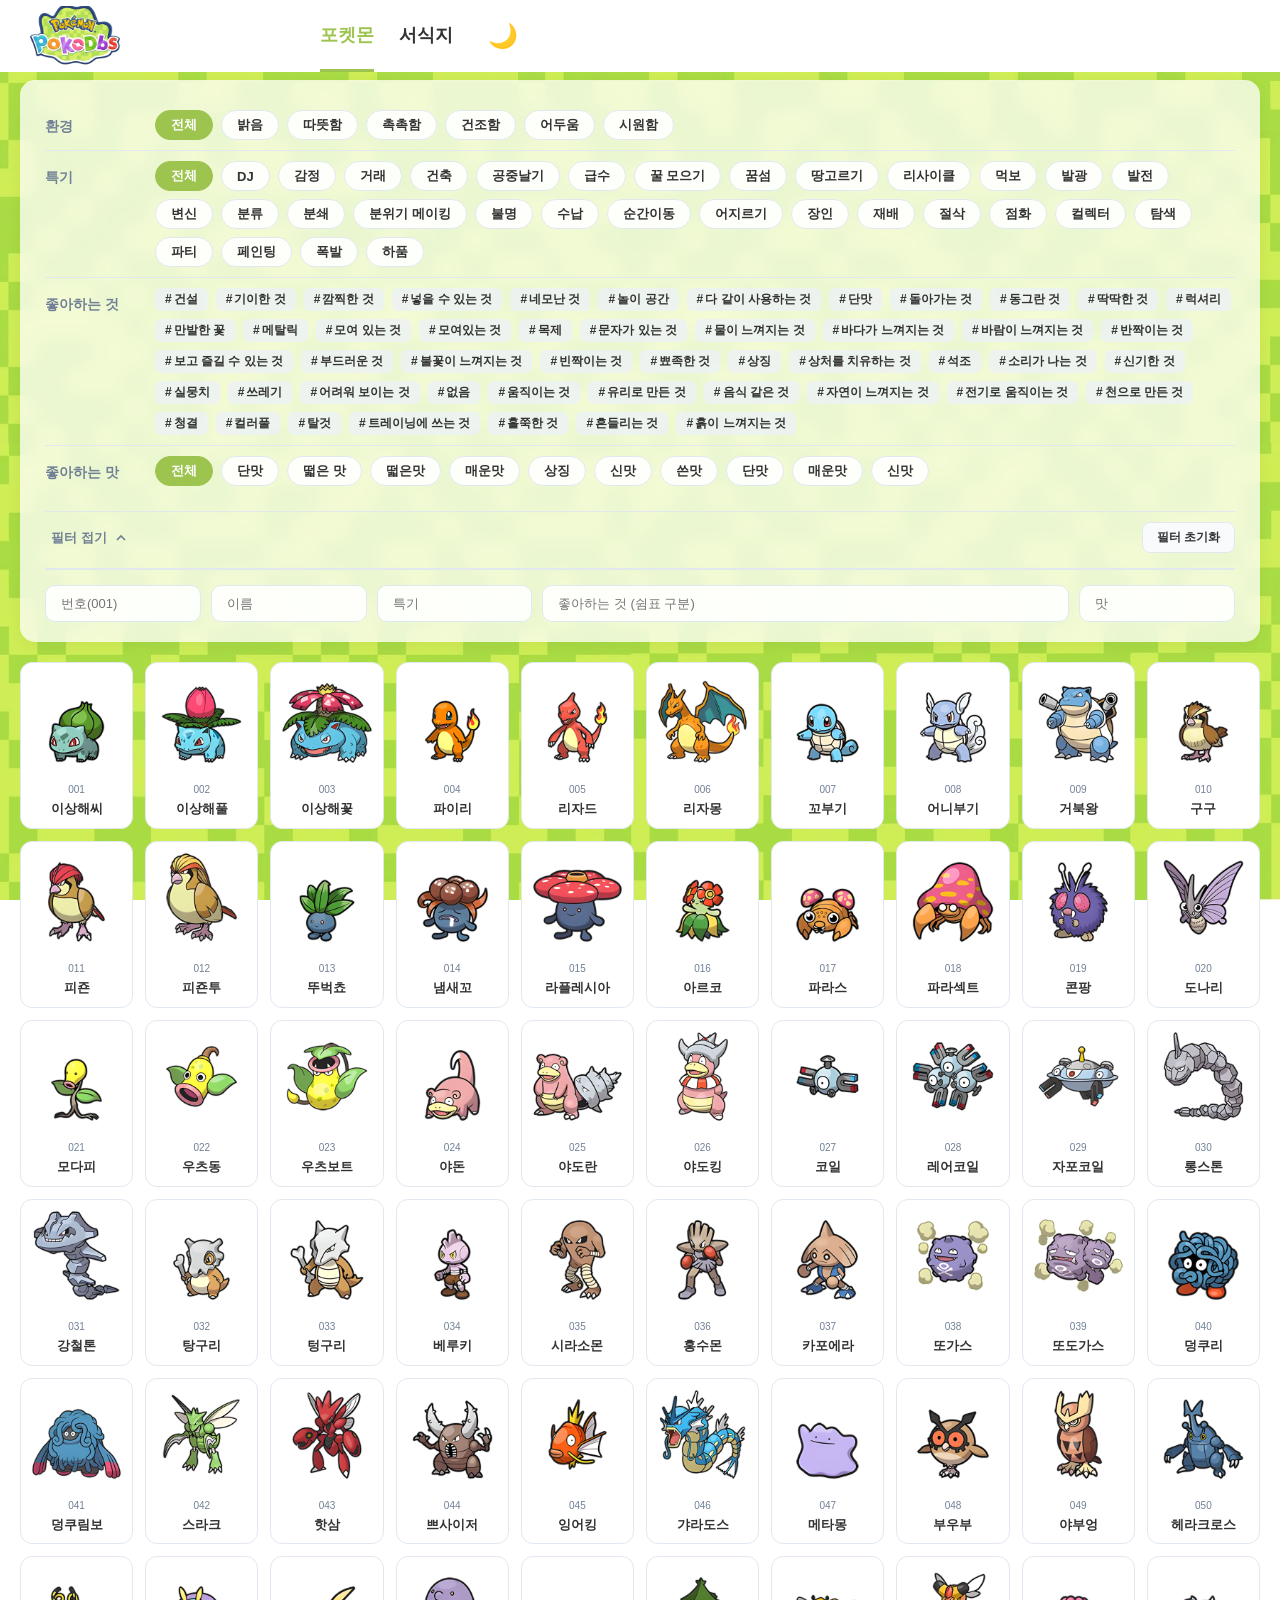
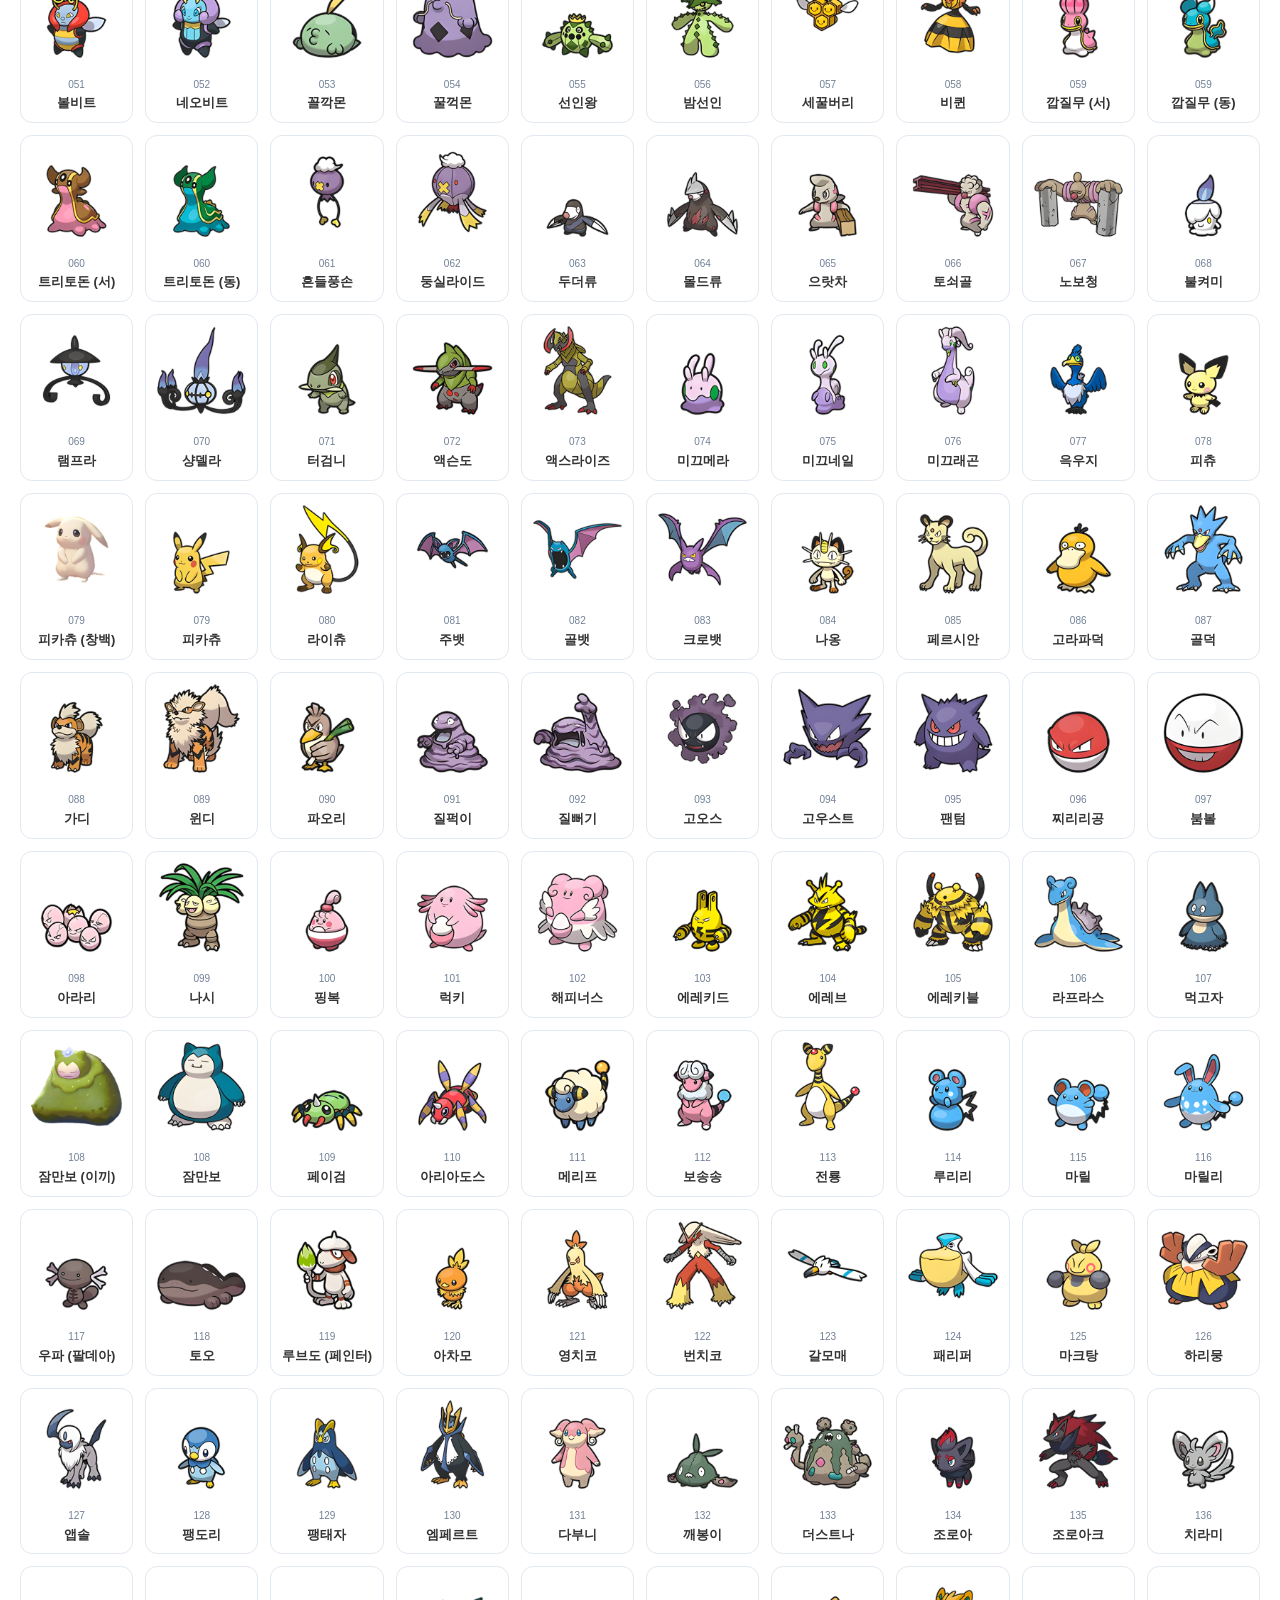
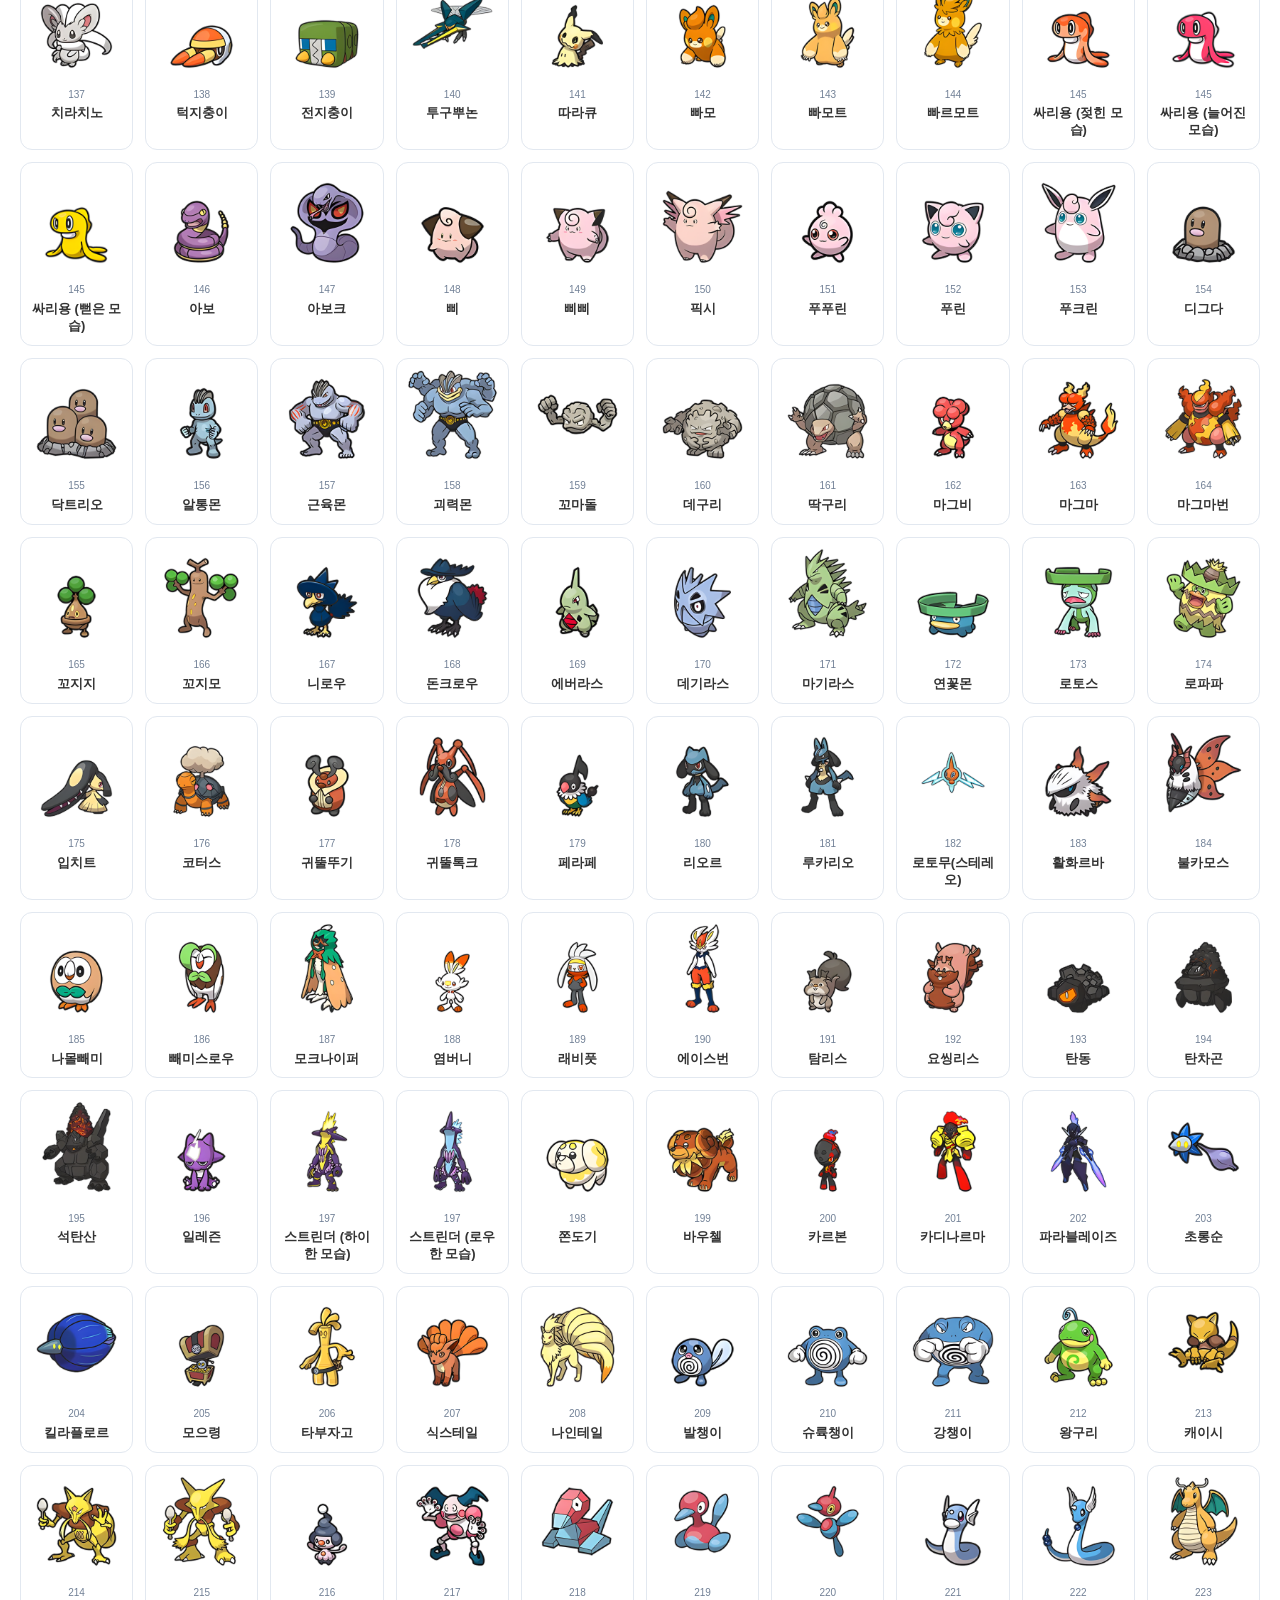
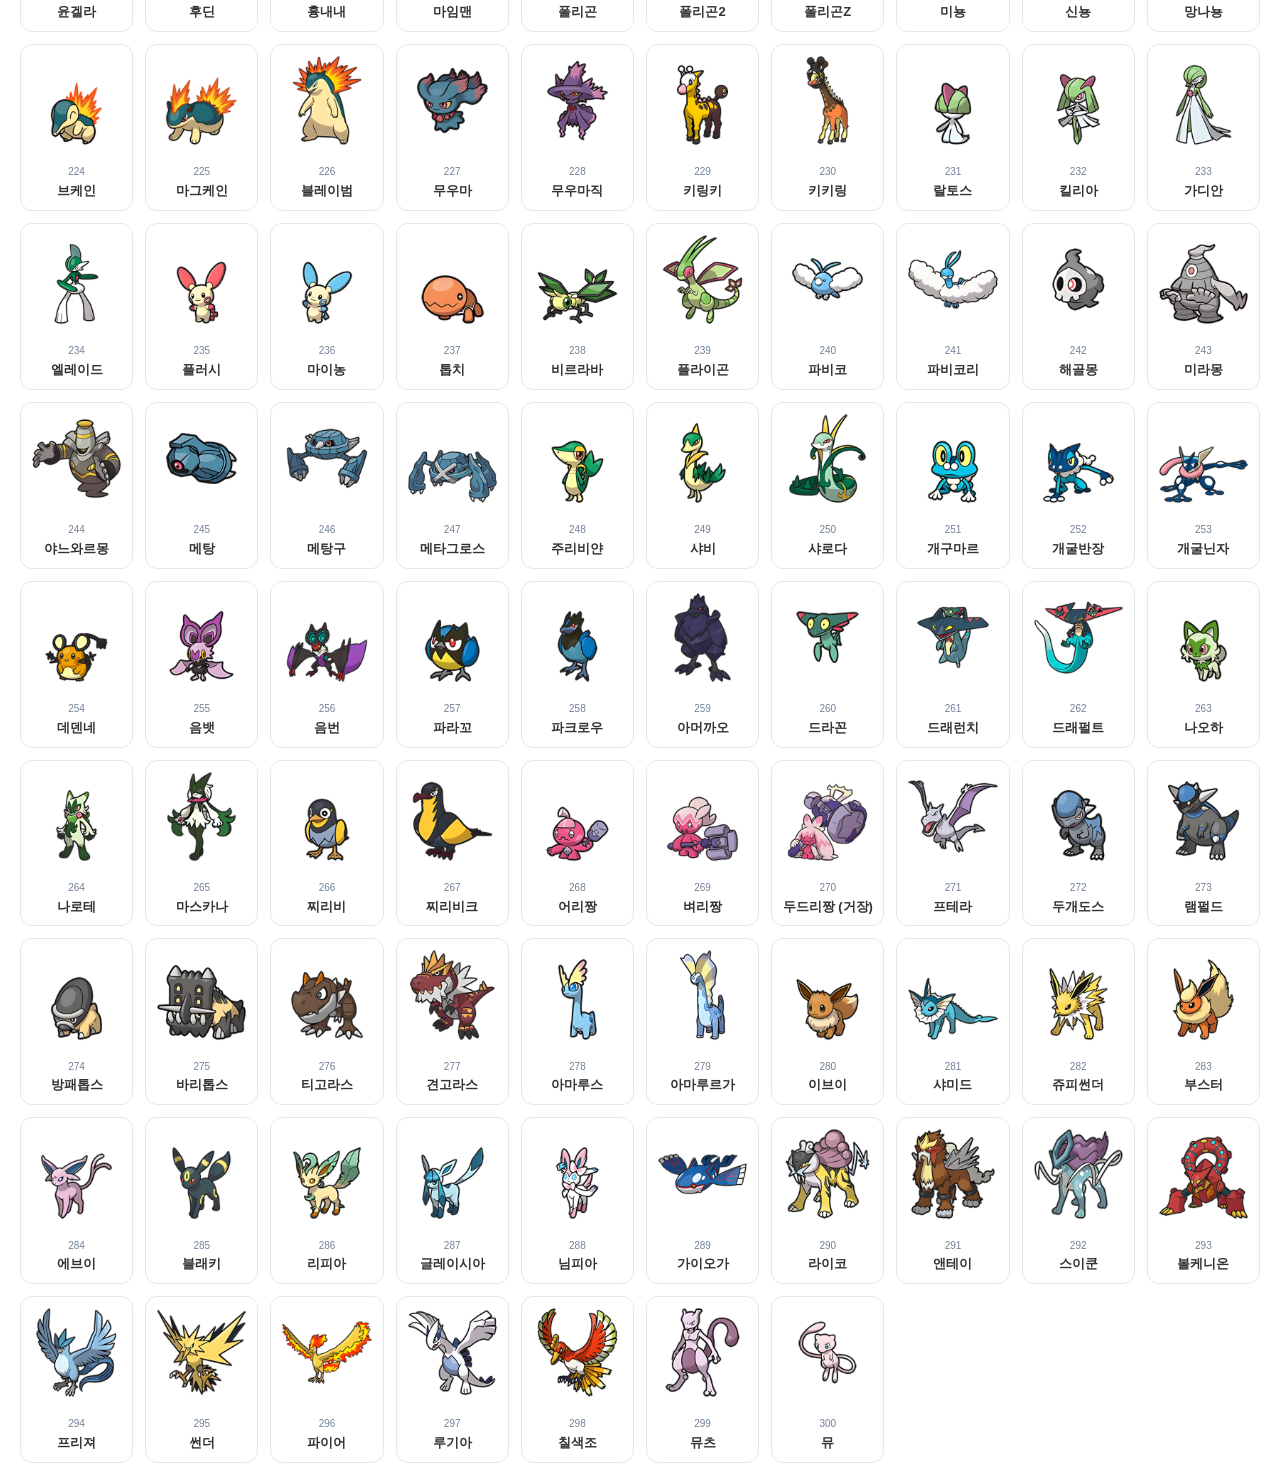
==== commit c85695c2: "Update stylesheet and script versioning in index.html" ====
--- a/index.html
+++ b/index.html
@@ -5,10 +5,11 @@
     <meta name="viewport" content="width=device-width, initial-scale=1.0">
     <title>Pokopia DB</title>
     
-    <link rel="stylesheet" href="./style.css?v=1.3">
-    <script src="./data.js?v=1.21"></script>
+    <link rel="stylesheet" href="./style.css?v=1.3a">
+    <script src="./data.js?v=1.3"></script>
 </head>
 <body>
+    
 <nav id="topNavbar">
     <div class="nav-logo">
         <img src="./images/logo.png" alt="로고" onerror="this.src='https://via.placeholder.com/100x30?text=LOGO';">
@@ -16,6 +17,8 @@
     <div class="nav-menu">
         <a href="index.html" class="nav-link active">포켓몬</a>
         <a href="habitat.html" class="nav-link">서식지</a>
+        
+        <button class="theme-toggle-btn" id="themeToggle" title="다크 모드 변경">🌙</button>
     </div>
 </nav>
 
--- a/style.css
+++ b/style.css
@@ -1,25 +1,56 @@
+/* =========================================
+   🌙 테마 색상 변수 선언 (라이트 / 다크)
+   ========================================= */
 :root {
+    /* 라이트 모드 (기본) */
     --primary: #2c3e50;
     --accent: #e74c3c;
     --border: #e2e8f0;
-}
-
-/* =========================================
-   1. 기본 설정 및 배경 (블러 효과 준비)
+    --nav-bg: #ffffff;
+    --nav-link: #333333;
+    --text-main: #333333;
+    --text-sub: #718096;
+    --glass-bg: rgba(255, 255, 255, 0.75);
+    --card-bg: #ffffff;
+    --input-bg: rgba(255, 255, 255, 0.9);
+    --btn-bg: rgba(255, 255, 255, 0.9);
+    --tag-bg: rgba(237, 242, 247, 0.8);
+    --hover-bg: #f8fafc;
+    --modal-overlay: rgba(0, 0, 0, 0.6);
+}
+
+[data-theme="dark"] {
+    /* 다크 모드 */
+    --primary: #f1f5f9;
+    --accent: #ff7675;
+    --border: #4a5568;
+    --nav-bg: #1a1a24;
+    --nav-link: #e2e8f0;
+    --text-main: #f8f9fa;
+    --text-sub: #a0aec0;
+    --glass-bg: rgba(30, 30, 40, 0.85);
+    --card-bg: #2d3748;
+    --input-bg: rgba(45, 55, 72, 0.9);
+    --btn-bg: rgba(45, 55, 72, 0.9);
+    --tag-bg: rgba(74, 85, 104, 0.8);
+    --hover-bg: #4a5568;
+    --modal-overlay: rgba(0, 0, 0, 0.8);
+}
+
+/* =========================================
+   1. 기본 설정 및 배경
    ========================================= */
 body {
     font-family: 'Pretendard', sans-serif;
     margin: 0;
-    /* 상단 네비게이션 바(60px)가 콘텐츠를 가리지 않도록 상단 여백 확보 */
     padding: 80px 20px 20px 20px; 
     color: var(--primary);
-    
-    /* 원하는 배경 이미지 경로로 수정해주세요 */
     background-image: url('./image_bg/backgrond.jpg'); 
     background-size: cover;          
     background-position: center;     
     background-repeat: no-repeat;    
-    background-attachment: fixed; 
+    background-attachment: fixed;
+    transition: background-color 0.3s ease, color 0.3s ease; 
 }
 
 /* =========================================
@@ -31,62 +62,58 @@
     left: 0;
     width: 100%;
     height: 72px;
-    background-color: #ffffff;
+    background-color: var(--nav-bg);
     display: flex;
     align-items: center;
     padding: 0 30px;
     box-sizing: border-box;
     z-index: 1000;
-}
-
-.nav-logo {
-    display: flex;
-    align-items: center;
-}
-
-.nav-logo img {
-    height: 60px;
-    display: block;
-}
-
-.nav-menu {
-    display: flex;
-    gap: 25px;
-    margin-left: 200px;
-    height: 100%;      /* 바 전체 높이(60px)를 꽉 채우도록 설정 */
-}
+    transition: background-color 0.3s ease;
+}
+
+.nav-logo { display: flex; align-items: center; }
+.nav-logo img { height: 60px; display: block; }
+
+.nav-menu { display: flex; gap: 25px; margin-left: 200px; height: 100%; }
 
 .nav-link {
     text-decoration: none;
-    color: #333333;
+    color: var(--nav-link);
     font-size: 18px;
     font-weight: 600;
-    transition: color 0.2s ease;
-    
-    /* 높이를 채우고 텍스트를 수직 중앙 정렬 */
+    transition: all 0.2s ease;
     display: flex;
     align-items: center;
     height: 100%;
     box-sizing: border-box;
-    border-bottom: 3px solid transparent; /* 평소에는 투명한(보이지 않는) 3px 선 */
-}
-
-.nav-link:hover {
-    color: #b7d182;
-}
-
+    border-bottom: 3px solid transparent;
+}
+
+.nav-link:hover { color: #b7d182; }
 .nav-link.active {
     color: #9cc44e;
     font-weight: 800;
-    border-bottom: 3px solid #9cc44e; /* 스크린샷과 유사한 보라색 강조 선 */
-
-}
-
-/* =========================================
-   3. 필터 및 헤더 영역 (반투명 글래스 효과)
+    border-bottom: 3px solid #9cc44e;
+}
+
+/* 다크모드 토글 버튼 */
+.theme-toggle-btn {
+    margin-left: auto; /* 우측 끝으로 밀어냄 */
+    background: none;
+    border: none;
+    font-size: 24px;
+    cursor: pointer;
+    color: var(--nav-link);
+    padding: 10px;
+    transition: transform 0.3s ease;
+}
+.theme-toggle-btn:hover { transform: scale(1.1); }
+
+/* =========================================
+   3. 필터 및 헤더 영역
    ========================================= */
 header {
-    background-color: rgba(255, 255, 255, 0.75);
+    background-color: var(--glass-bg);
     backdrop-filter: blur(10px);
     -webkit-backdrop-filter: blur(10px);
     padding: 20px 25px;
@@ -94,7 +121,7 @@
     box-shadow: 0 4px 15px rgba(0,0,0,0.05);
     margin-bottom: 20px;
     position: sticky;
-    top: 70px; /* 네비바 바로 아래에 고정되도록 설정 */
+    top: 70px;
     z-index: 100;
     transition: all 0.3s ease-in-out;
     overflow: hidden;
@@ -105,38 +132,36 @@
 header.collapsed .toggle-icon { transform: rotate(180deg); }
 
 .filter-container { max-height: 1000px; opacity: 1; transition: all 0.4s cubic-bezier(0.4, 0, 0.2, 1); margin-bottom: 15px; }
-.filter-group { border-bottom: 1px solid var(--border); padding: 10px 0; display: flex; align-items: flex-start; }
+.filter-group { border-bottom: 1px solid var(--border); padding: 10px 0; display: flex; align-items: flex-start; transition: border-color 0.3s ease; }
 .filter-group:last-child { border-bottom: none; }
-.group-label { width: 110px; font-weight: bold; font-size: 14px; padding-top: 8px; color: #718096; }
+.group-label { width: 110px; font-weight: bold; font-size: 14px; padding-top: 8px; color: var(--text-sub); transition: color 0.3s ease; }
 .group-content { flex: 1; display: flex; flex-wrap: wrap; gap: 8px; }
 
 /* 검색창 */
-.search-section { margin-top: 15px; padding-top: 15px; border-top: 2px solid rgba(226, 232, 240, 0.5); }
+.search-section { margin-top: 15px; padding-top: 15px; border-top: 2px solid var(--border); }
 .search-row { display: flex; gap: 10px; align-items: center; }
-.search-input { padding: 10px 15px; border: 1.5px solid var(--border); border-radius: 10px; font-size: 13px; font-weight: 500; outline: none; transition: 0.2s; width: 100%; box-sizing: border-box; background: rgba(255, 255, 255, 0.9); }
-.search-input:focus { border-color: #4a90e2; box-shadow: 0 0 8px rgba(74, 144, 226, 0.1); }
+.search-input { padding: 10px 15px; border: 1.5px solid var(--border); border-radius: 10px; font-size: 13px; font-weight: 500; outline: none; transition: 0.2s; width: 100%; box-sizing: border-box; background: var(--input-bg); color: var(--primary); }
+.search-input:focus { border-color: #9cc44e; box-shadow: 0 0 8px rgba(156, 196, 78, 0.2); }
 .w-1 { flex: 1; min-width: 80px; }
 .w-4 { flex: 4; min-width: 200px; }
 
 /* 버튼 및 태그 */
 .opt-btn, .tag { transition: all 0.2s ease; cursor: pointer; font-weight: 600; }
-.opt-btn { padding: 5px 15px; background: rgba(255, 255, 255, 0.9); border: 1.5px solid var(--border); border-radius: 30px; font-size: 13px; color: #4a5568; }
-.opt-btn:hover { background: #fff5f5; border-color: #fab1a0; color: var(--accent); }
-.opt-btn.active { background: var(--accent); border-color: var(--accent); color: white; }
-.opt-btn.preview { background: #ff7675 !important; border-color: #ff7675 !important; color: white !important; opacity: 0.8; }
-
-.tag { padding: 3px 10px; background: rgba(237, 242, 247, 0.8); border-radius: 6px; font-size: 12px; color: #4a5568; }
+.opt-btn { padding: 5px 15px; background: var(--btn-bg); border: 1.5px solid var(--border); border-radius: 30px; font-size: 13px; color: var(--text-main); }
+.opt-btn:hover { background: var(--hover-bg); border-color: #9cc44e; color: #9cc44e; }
+.opt-btn.active { background: #9cc44e; border-color: #9cc44e; color: white; }
+
+.tag { padding: 3px 10px; background: var(--tag-bg); border-radius: 6px; font-size: 12px; color: var(--text-main); }
 .tag::before { content: "#"; margin-right: 2px; }
-.tag:hover { background: #e3f2fd; color: #1976d2; transform: translateY(-1px); }
-.tag.active { background: #4a90e2; color: white; }
-.tag.preview { background: #74b9ff !important; color: white !important; opacity: 0.8; }
-
-/* 헤더 컨트롤 (초기화, 접기) */
-.header-controls { display: flex; justify-content: space-between; align-items: center; border-top: 1px solid rgba(226, 232, 240, 0.5); padding-top: 10px; }
-.toggle-btn { display: flex; align-items: center; gap: 6px; background: none; border: none; color: #a0aec0; font-size: 13px; font-weight: 600; cursor: pointer; }
+.tag:hover { background: var(--hover-bg); color: #9cc44e; transform: translateY(-1px); }
+.tag.active { background: #9cc44e; color: white; }
+
+/* 헤더 컨트롤 */
+.header-controls { display: flex; justify-content: space-between; align-items: center; border-top: 1px solid var(--border); padding-top: 10px; }
+.toggle-btn { display: flex; align-items: center; gap: 6px; background: none; border: none; color: var(--text-sub); font-size: 13px; font-weight: 600; cursor: pointer; }
 .toggle-btn:hover { color: var(--primary); }
 .toggle-icon { transition: transform 0.3s ease; }
-.reset-btn { display: flex; align-items: center; gap: 5px; padding: 6px 14px; background: rgba(248, 249, 250, 0.8); border: 1px solid #cbd5e0; border-radius: 8px; color: #4a5568; font-size: 12px; font-weight: 600; cursor: pointer; }
+.reset-btn { display: flex; align-items: center; gap: 5px; padding: 6px 14px; background: var(--hover-bg); border: 1px solid var(--border); border-radius: 8px; color: var(--text-main); font-size: 12px; font-weight: 600; cursor: pointer; }
 
 /* =========================================
    4. 메인 그리드 및 카드
@@ -144,52 +169,51 @@
 .pokemon-grid { display: grid; grid-template-columns: repeat(10, 1fr); gap: 12px; }
 
 .pokemon-card { 
-    background-color: #fff; /* 카드는 투명하지 않게 뚜렷하게 유지 */
+    background-color: var(--card-bg); 
     border-radius: 12px; 
     padding: 10px; 
     text-align: center; 
-    border: 1px solid #eee; 
+    border: 1px solid var(--border); 
     transition: all 0.3s ease; 
     cursor: pointer; 
 }
-.pokemon-card.highlight { border-color: #4a90e2; transform: scale(1.05); box-shadow: 0 8px 15px rgba(74, 144, 226, 0.2); z-index: 5; }
+.pokemon-card.highlight { border-color: #9cc44e; transform: scale(1.05); box-shadow: 0 8px 15px rgba(156, 196, 78, 0.2); z-index: 5; }
 .pokemon-grid.dimmed .pokemon-card:not(.highlight) { opacity: 0.3; filter: grayscale(0.5); }
-.pokemon-card:hover { transform: translateY(-8px) scale(1.05); border-color: #4a90e2; box-shadow: 0 10px 20px rgba(0,0,0,0.1); z-index: 10; }
+.pokemon-card:hover { transform: translateY(-8px) scale(1.05); border-color: #9cc44e; box-shadow: 0 10px 20px rgba(0,0,0,0.2); z-index: 10; }
 .pokemon-card img { width: 100%; aspect-ratio: 1/1; object-fit: contain; }
 
 .name-box { margin-top: 10px; line-height: 1.3; }
-.id-number { font-size: 10px; color: #a0aec0; font-weight: 500; }
-.p-name { font-size: 13px; color: #2d3748; font-weight: bold; display: block; margin-top: 2px; }
+.id-number { font-size: 10px; color: var(--text-sub); font-weight: 500; }
+.p-name { font-size: 13px; color: var(--text-main); font-weight: bold; display: block; margin-top: 2px; }
 
 /* =========================================
    5. 상세 정보 모달
    ========================================= */
-#detailModal { display: none; position: fixed; top: 0; left: 0; width: 100%; height: 100%; background: rgba(0,0,0,0.6); backdrop-filter: blur(5px); z-index: 2000; justify-content: center; align-items: center; }
-.modal-content { background-color: #fff; width: 90%; max-width: 650px; border-radius: 20px; padding: 40px; position: relative; display: grid; grid-template-columns: 1.2fr 1fr; gap: 30px; box-shadow: 0 20px 40px rgba(0,0,0,0.2); animation: slideUp 0.3s ease-out; }
+#detailModal { display: none; position: fixed; top: 0; left: 0; width: 100%; height: 100%; background: var(--modal-overlay); backdrop-filter: blur(5px); z-index: 2000; justify-content: center; align-items: center; }
+.modal-content { background-color: var(--card-bg); color: var(--text-main); width: 90%; max-width: 650px; border-radius: 20px; padding: 40px; position: relative; display: grid; grid-template-columns: 1.2fr 1fr; gap: 30px; box-shadow: 0 20px 40px rgba(0,0,0,0.3); animation: slideUp 0.3s ease-out; transition: background-color 0.3s ease, color 0.3s ease; }
 @keyframes slideUp { from { transform: translateY(50px); opacity: 0; } to { transform: translateY(0); opacity: 1; } }
 
-/* 닫기 버튼 겹침 방지 수정 */
-.modal-close { position: absolute; top: 15px; right: 15px; cursor: pointer; background: #f1f5f9; border-radius: 50%; padding: 6px; border: none; z-index: 200; }
-.modal-right { display: flex; flex-direction: column; gap: 15px; padding-left: 10px; padding-right: 35px; } /* 우측 안전 여백 */
-
-.modal-left { text-align: center; border-right: 1px solid #edf2f7; padding-right: 20px; }
+.modal-close { position: absolute; top: 15px; right: 15px; cursor: pointer; background: var(--hover-bg); color: var(--text-main); border-radius: 50%; padding: 6px; border: none; z-index: 200; transition: background 0.3s ease; }
+.modal-right { display: flex; flex-direction: column; gap: 15px; padding-left: 10px; padding-right: 35px; }
+
+.modal-left { text-align: center; border-right: 1px solid var(--border); padding-right: 20px; }
 .modal-img { width: 100%; max-width: 250px; object-fit: contain; margin-bottom: 20px; image-rendering: -webkit-optimize-contrast; image-rendering: crisp-edges; }
-.modal-id { font-size: 18px; color: #a0aec0; font-weight: 600; }
+.modal-id { font-size: 18px; color: var(--text-sub); font-weight: 600; }
 .modal-name { font-size: 32px; font-weight: 800; margin: 10px 0; }
 .info-row { display: flex; align-items: center; gap: 15px; }
 .info-row.env-row { margin-bottom: 30px; }
-.info-row.flavor-row { margin-top: auto; padding-top: 10px; border-top: 1px dashed #e2e8f0; }
-.info-label { width: 60px; font-weight: 800; color: #718096; font-size: 15px; }
-.info-value { font-size: 16px; font-weight: 600; background: #f8fafc; padding: 6px 15px; border-radius: 10px; flex: 1; }
-.modal-bottom { grid-column: span 2; border-top: 1px solid #edf2f7; padding-top: 25px; margin-top: 10px; }
-.bottom-title { font-weight: 800; margin-bottom: 15px; color: #4a5568; }
+.info-row.flavor-row { margin-top: auto; padding-top: 10px; border-top: 1px dashed var(--border); }
+.info-label { width: 60px; font-weight: 800; color: var(--text-sub); font-size: 15px; }
+.info-value { font-size: 16px; font-weight: 600; background: var(--hover-bg); padding: 6px 15px; border-radius: 10px; flex: 1; }
+.modal-bottom { grid-column: span 2; border-top: 1px solid var(--border); padding-top: 25px; margin-top: 10px; }
+.bottom-title { font-weight: 800; margin-bottom: 15px; color: var(--text-main); }
 .modal-tags { display: flex; flex-wrap: wrap; gap: 10px; }
 
 /* =========================================
    6. 맨 위로 가기 버튼
    ========================================= */
-#scrollTopBtn { display: none; position: fixed; bottom: 30px; right: 30px; z-index: 99; background-color: var(--accent); color: white; border: none; outline: none; cursor: pointer; padding: 12px; border-radius: 50%; box-shadow: 0 4px 10px rgba(231, 76, 60, 0.3); transition: all 0.3s ease; }
-#scrollTopBtn:hover { background-color: #c0392b; transform: translateY(-3px); }
+#scrollTopBtn { display: none; position: fixed; bottom: 30px; right: 30px; z-index: 99; background-color: #9cc44e; color: white; border: none; outline: none; cursor: pointer; padding: 12px; border-radius: 50%; box-shadow: 0 4px 10px rgba(156, 196, 78, 0.3); transition: all 0.3s ease; }
+#scrollTopBtn:hover { background-color: #8ab042; transform: translateY(-3px); }
 #scrollTopBtn svg { width: 22px; height: 22px; display: block; }
 
 /* =========================================
@@ -200,13 +224,12 @@
 }
 
 @media (max-width: 768px) {
-    /* 네비게이션 및 기본 여백 조정 */
-    body { padding: 70px 10px 10px 10px; }
-    #topNavbar { padding: 0 15px; }
+    body { padding: 80px 10px 10px 10px; }
+    #topNavbar { padding: 0 15px; height: 60px; }
+    .nav-logo img { height: 40px; }
     .nav-menu { margin-left: 20px; gap: 15px; }
-    .nav-link { font-size: 14px; }
+    .nav-link { font-size: 15px; }
     
-    /* 헤더 고정 해제 & 내부 스크롤 추가 */
     header { padding: 15px; position: relative; top: 0; }
     .filter-container { max-height: 50vh; overflow-y: auto; }
     header.collapsed .filter-container { max-height: 0; }
@@ -216,9 +239,8 @@
     .w-1 { flex: 1 1 30%; min-width: 80px; }
     .w-4 { flex: 1 1 100%; }
 
-    /* 모달 모바일 조정 */
     .modal-content { grid-template-columns: 1fr; padding: 25px; max-height: 85vh; overflow-y: auto; gap: 15px; }
-    .modal-left { border-right: none; border-bottom: 1px solid #edf2f7; padding-right: 0; padding-bottom: 15px; }
+    .modal-left { border-right: none; border-bottom: 1px solid var(--border); padding-right: 0; padding-bottom: 15px; }
     .modal-img { max-width: 150px; margin-bottom: 10px; }
     .modal-name { font-size: 26px; }
     .modal-right { padding-right: 28px; }
@@ -235,4 +257,4 @@
     .group-label { padding-bottom: 8px; width: 100%; }
     .opt-btn { padding: 6px 12px; font-size: 12px; }
     .p-name { font-size: 12px; }
-}+}
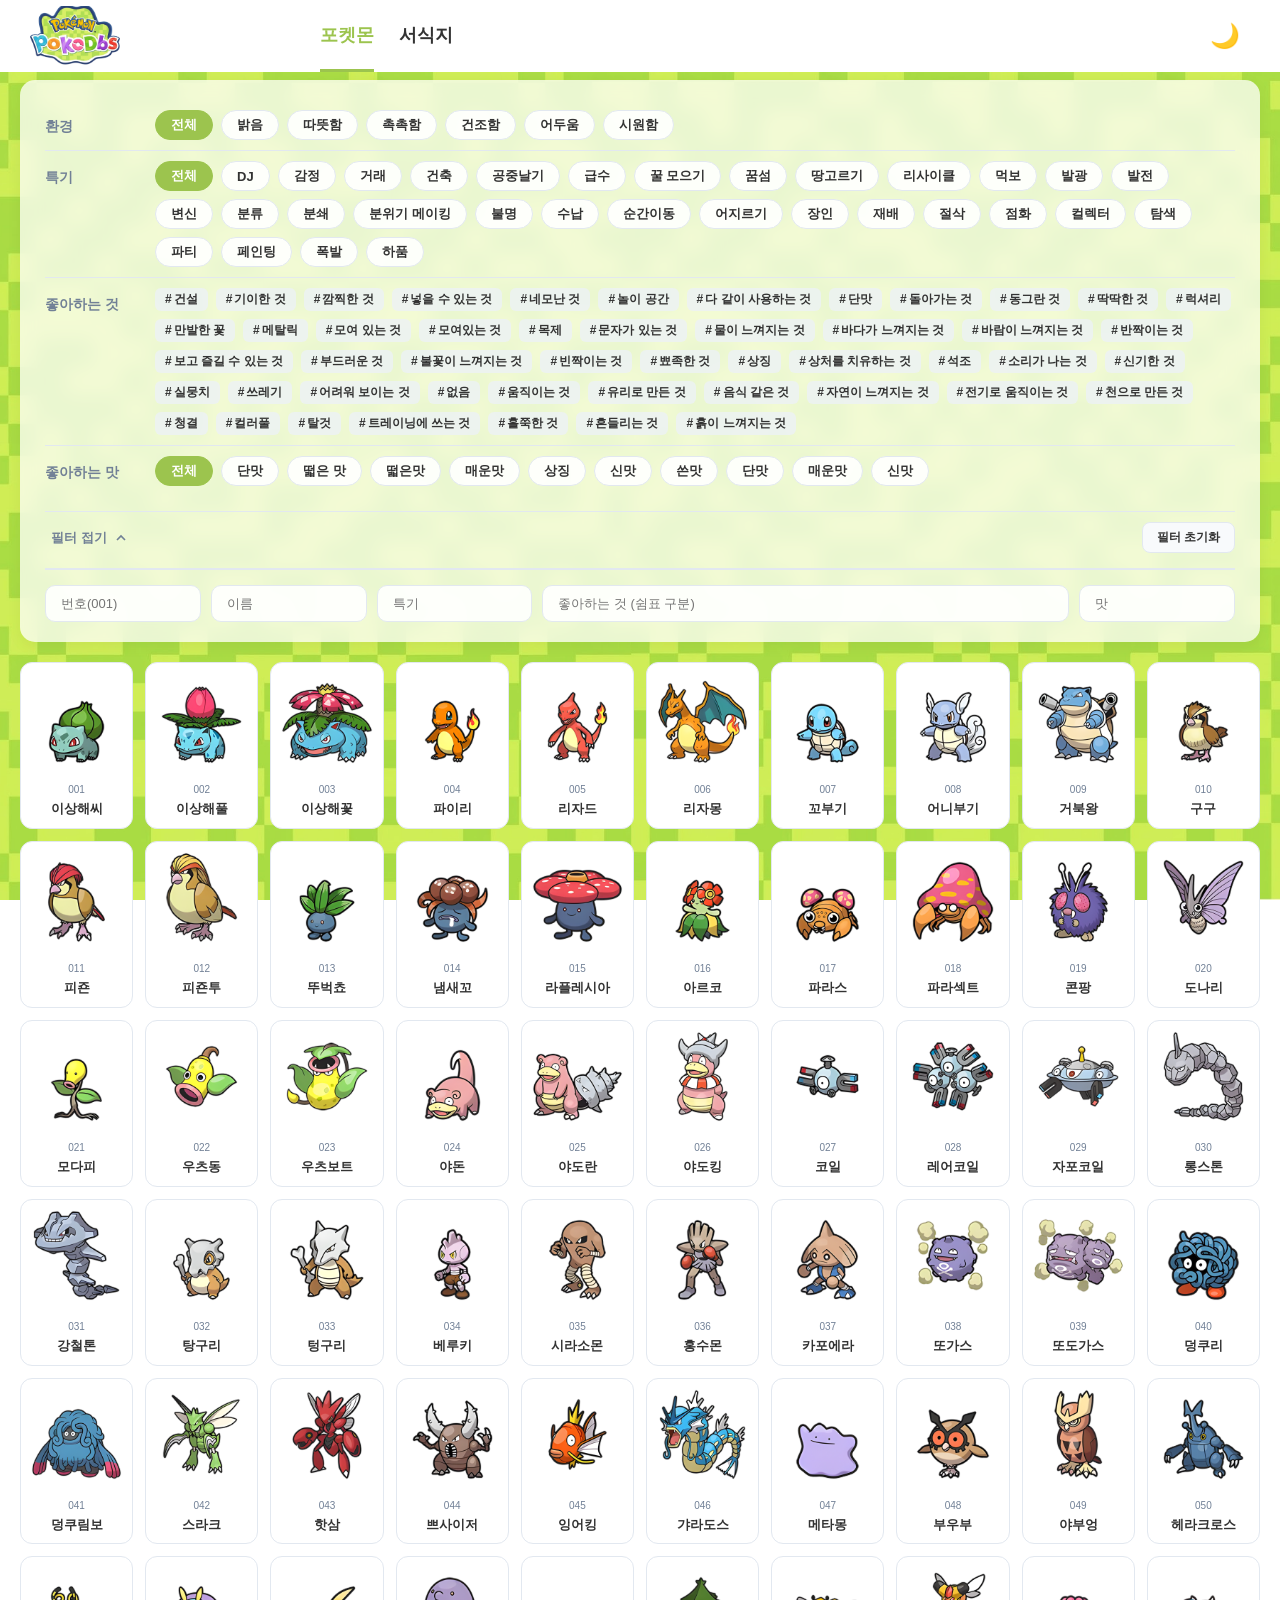
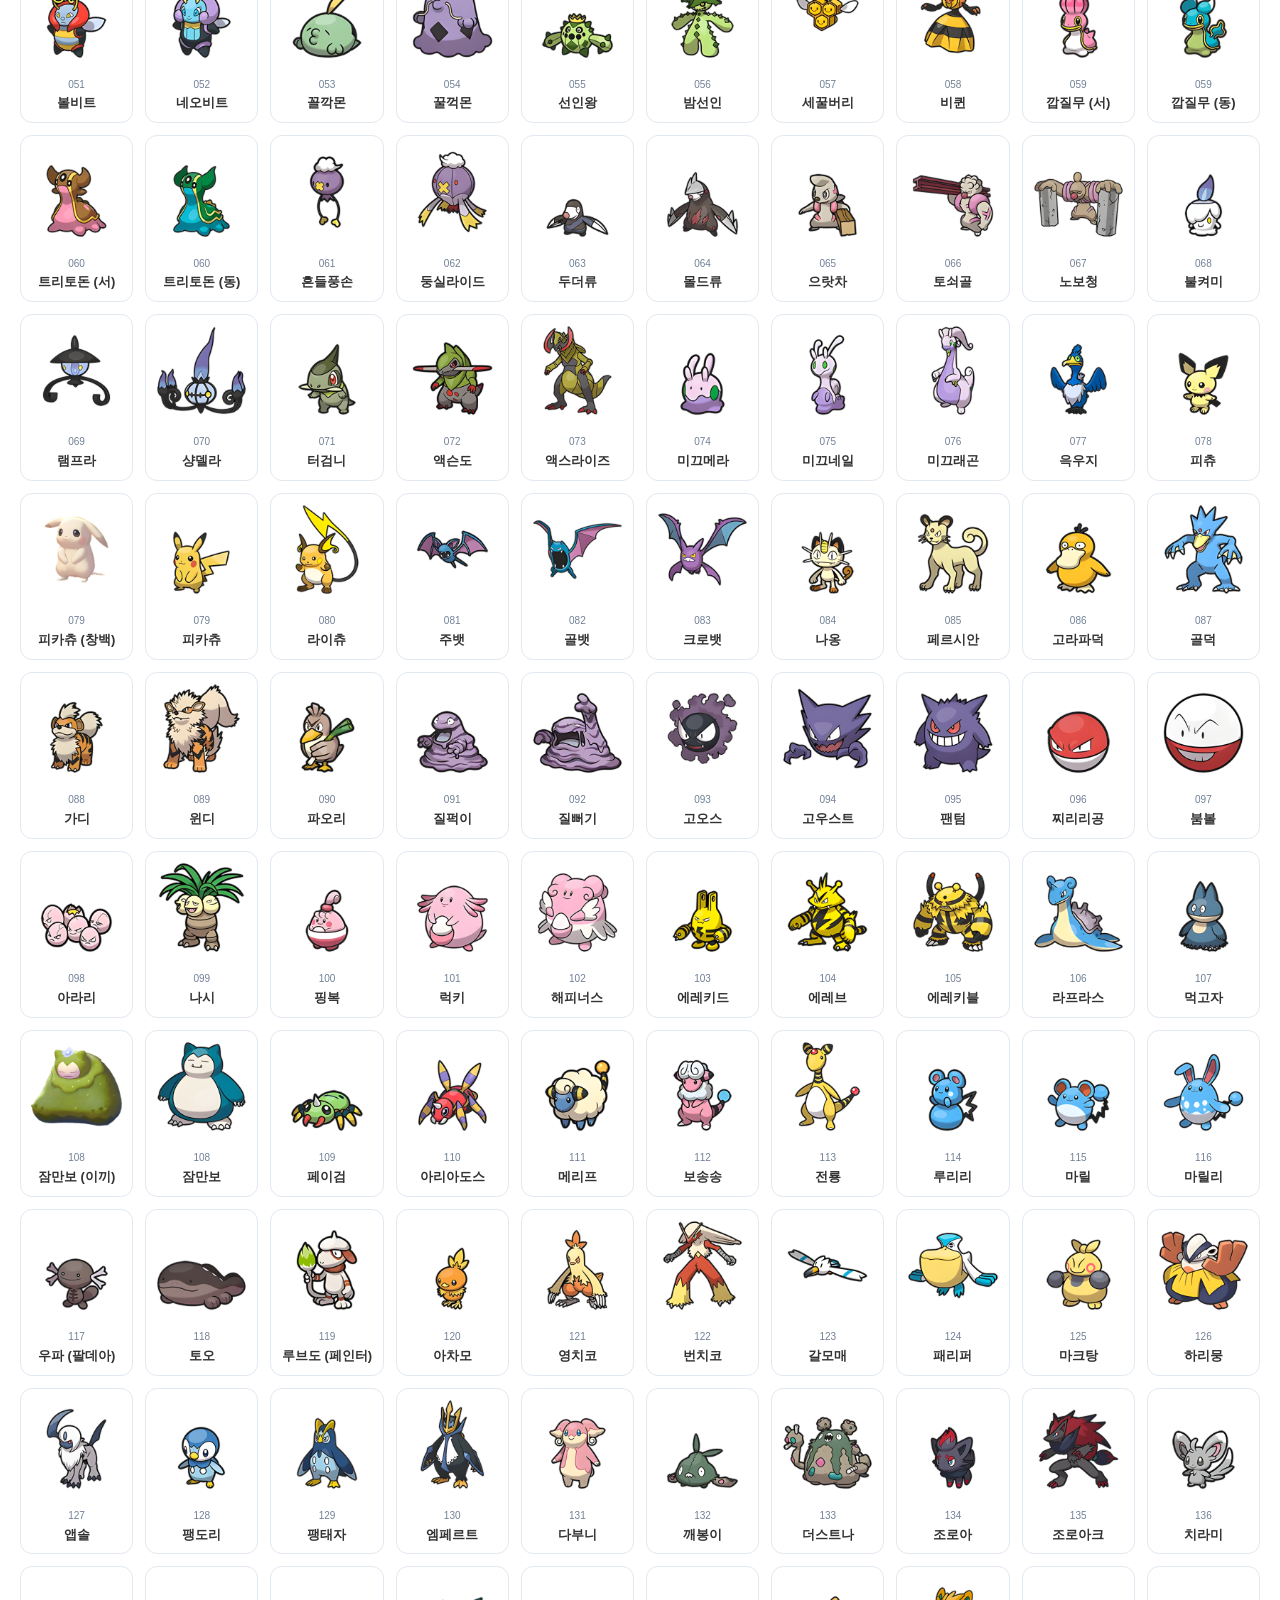
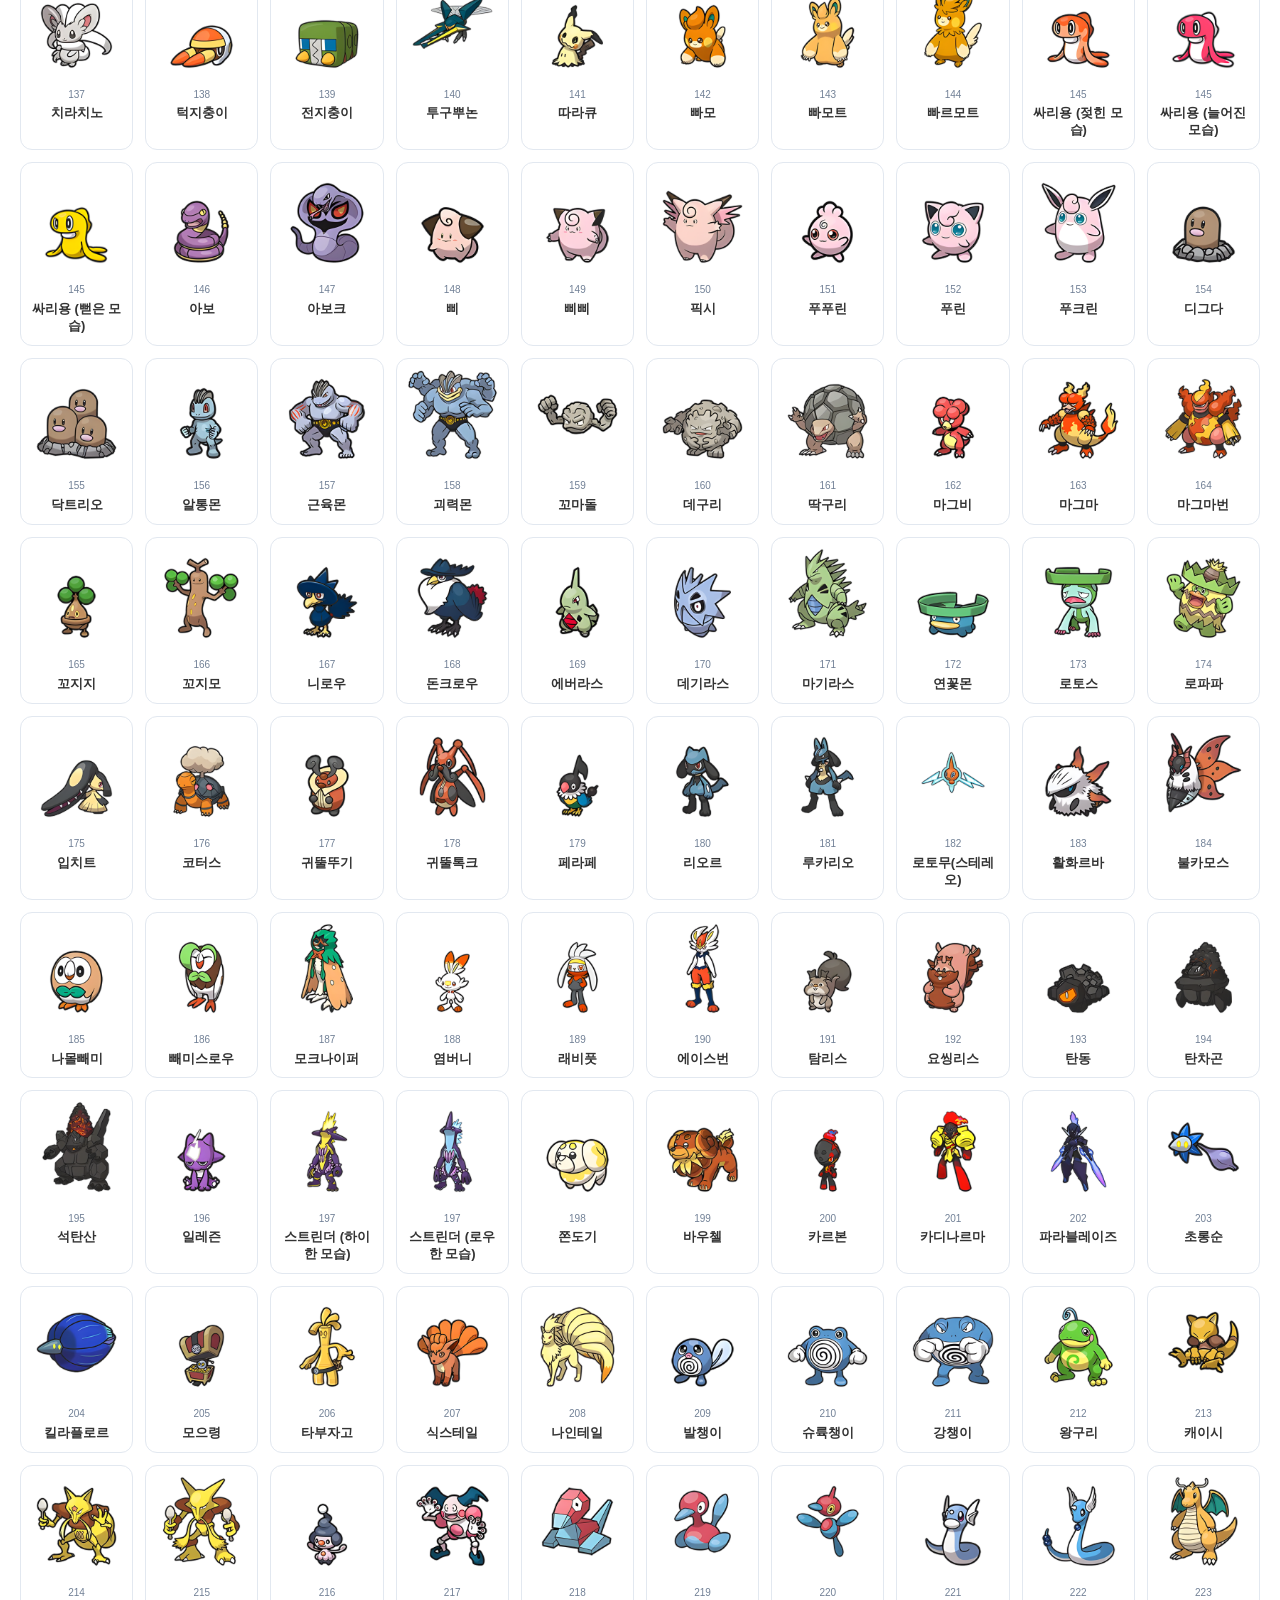
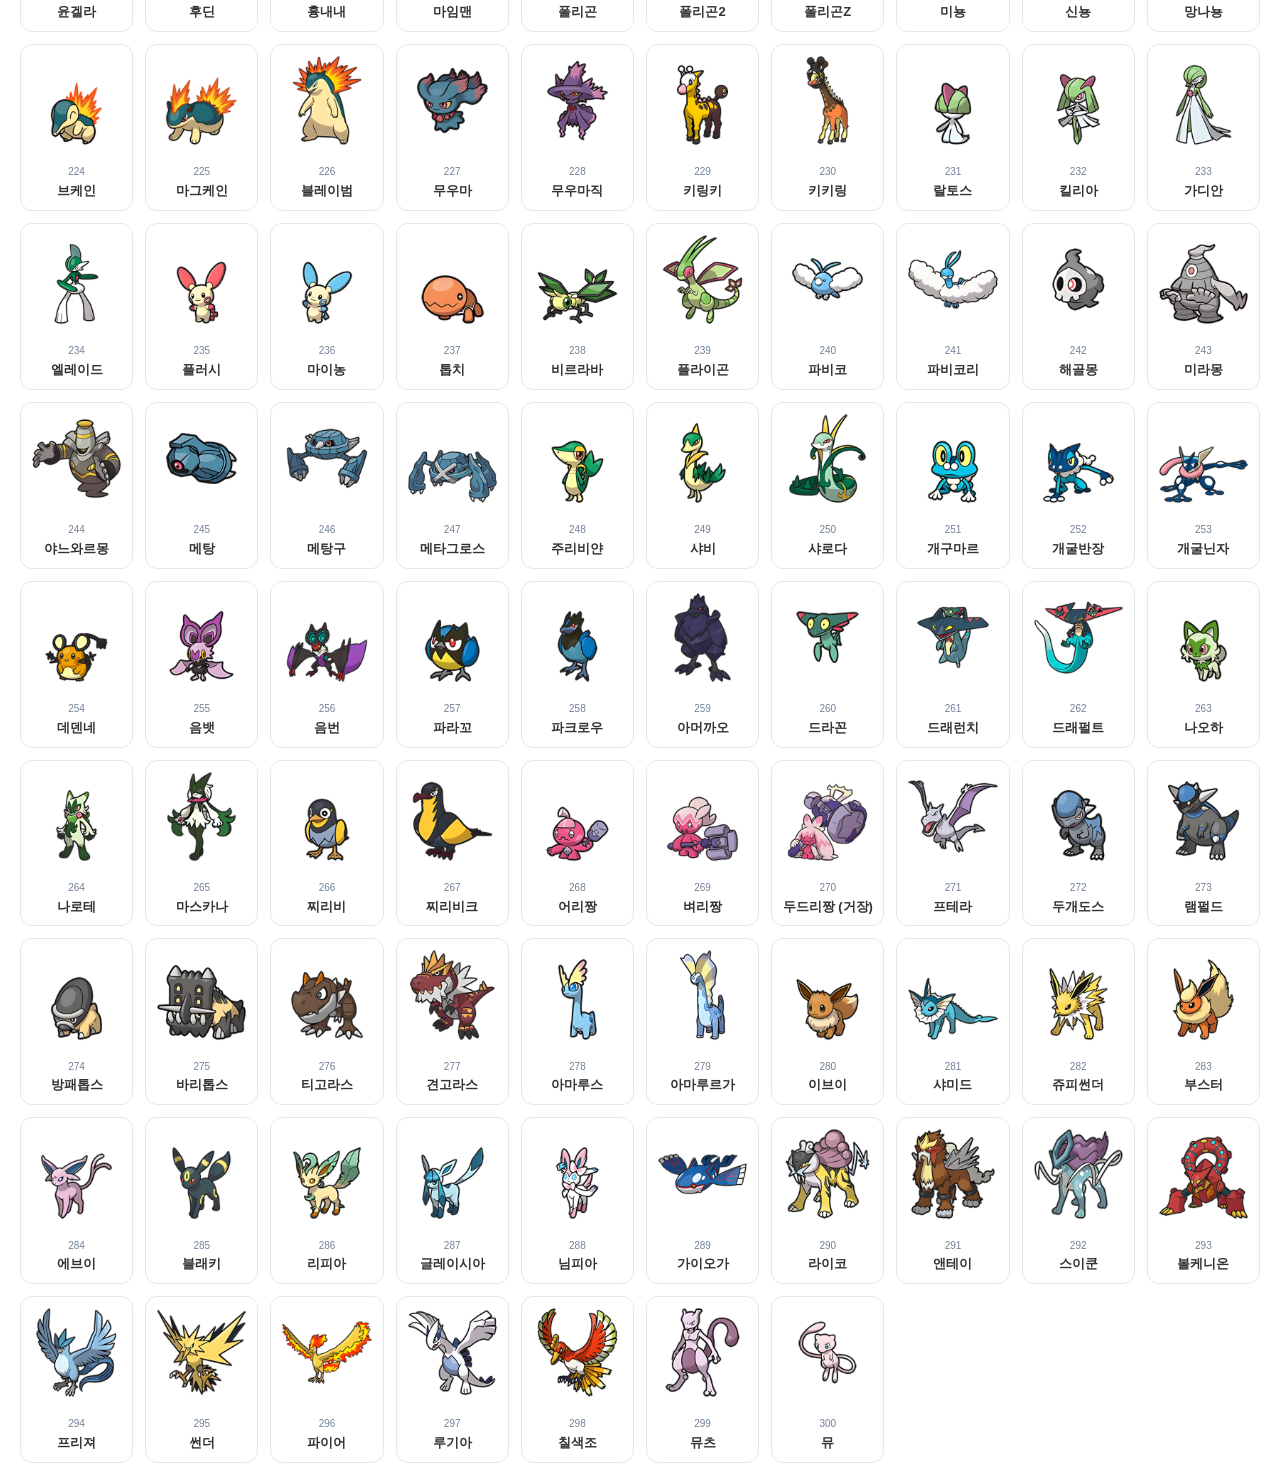
==== commit 0e938bb1: "v 1.3c" ====
--- a/index.html
+++ b/index.html
@@ -5,7 +5,7 @@
     <meta name="viewport" content="width=device-width, initial-scale=1.0">
     <title>Pokopia DB</title>
     
-    <link rel="stylesheet" href="./style.css?v=1.3a">
+    <link rel="stylesheet" href="./style.css?v=1.3c">
     <script src="./data.js?v=1.3"></script>
 </head>
 <body>
--- a/style.css
+++ b/style.css
@@ -37,6 +37,18 @@
     --modal-overlay: rgba(0, 0, 0, 0.8);
 }
 
+/* 다크 모드일 때 배경 이미지 어둡게 만들기 */
+[data-theme="dark"] body {
+    /* 옵션 A: 이미지를 유지하면서 엄청 어둡게 덮기 (현재 적용) */
+    background-image: linear-gradient(rgba(15, 15, 20, 0.9), rgba(15, 15, 20, 0.9)), url('./image_bg/backgrond.jpg');
+    
+    /* 옵션 B: 아예 이미지를 없애고 완전 까만 배경으로 바꾸고 싶다면 
+       위 background-image 줄을 지우고 아래 두 줄을 사용하세요.
+    background-image: none;
+    background-color: #121212; 
+    */
+}
+
 /* =========================================
    1. 기본 설정 및 배경
    ========================================= */
@@ -74,7 +86,13 @@
 .nav-logo { display: flex; align-items: center; }
 .nav-logo img { height: 60px; display: block; }
 
-.nav-menu { display: flex; gap: 25px; margin-left: 200px; height: 100%; }
+.nav-menu {
+    display: flex;
+    gap: 25px;
+    margin-left: 200px;
+    height: 100%;
+    flex: 1; /* 상단바의 남은 우측 공간을 모두 차지하도록 설정 */
+}
 
 .nav-link {
     text-decoration: none;
@@ -258,3 +276,19 @@
     .opt-btn { padding: 6px 12px; font-size: 12px; }
     .p-name { font-size: 12px; }
 }
+
+/* 아이콘이 화면 밖으로 밀리거나 가려지지 않도록 강제 조정 */
+.theme-toggle-btn {
+    margin-left: auto !important; /* 무조건 우측 끝에 붙도록 강제 */
+    position: relative;
+    z-index: 2000; /* 다른 투명 헤더 등에 가려지지 않도록 최상단으로 올림 */
+    background: none;
+    border: none;
+    font-size: 24px;
+    cursor: pointer;
+    padding: 10px;
+    display: flex;
+    align-items: center;
+    justify-content: center;
+    min-width: 44px; /* 아이콘이 찌그러지지 않도록 최소 너비 확보 */
+}
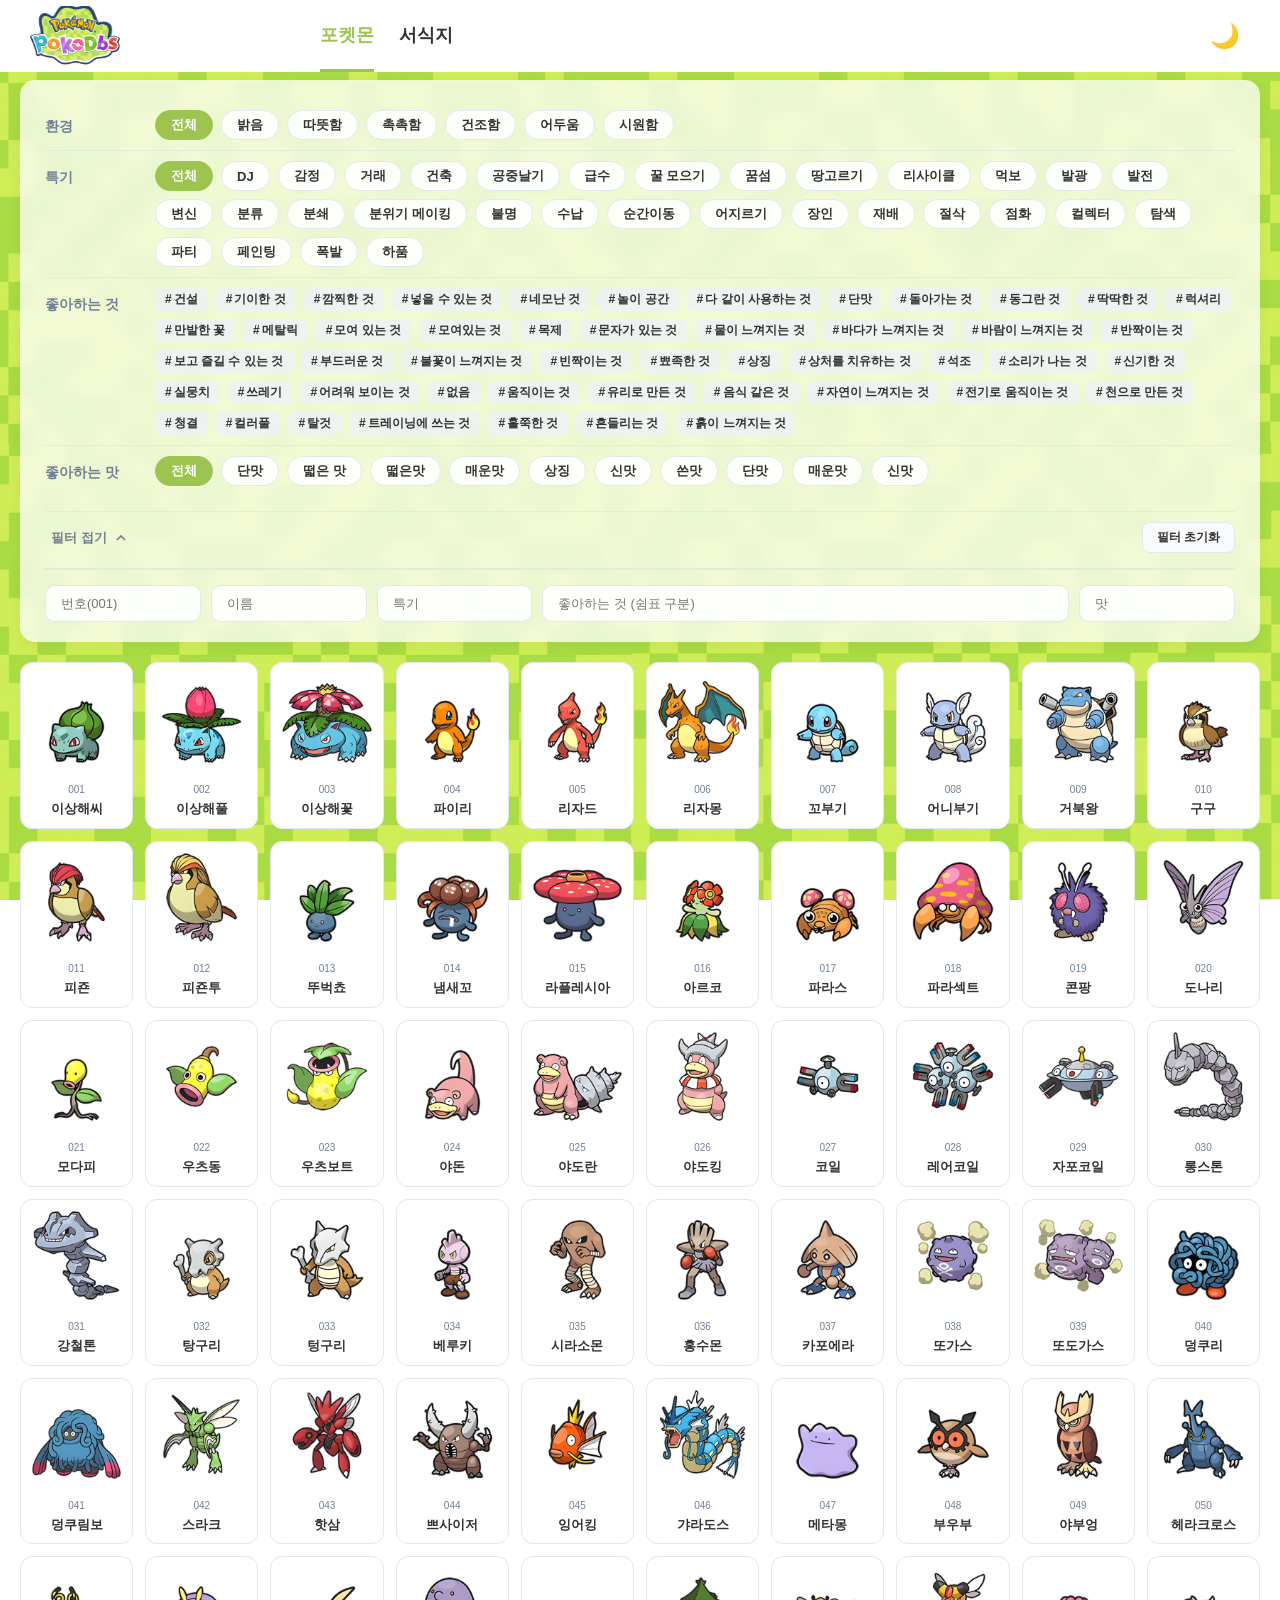
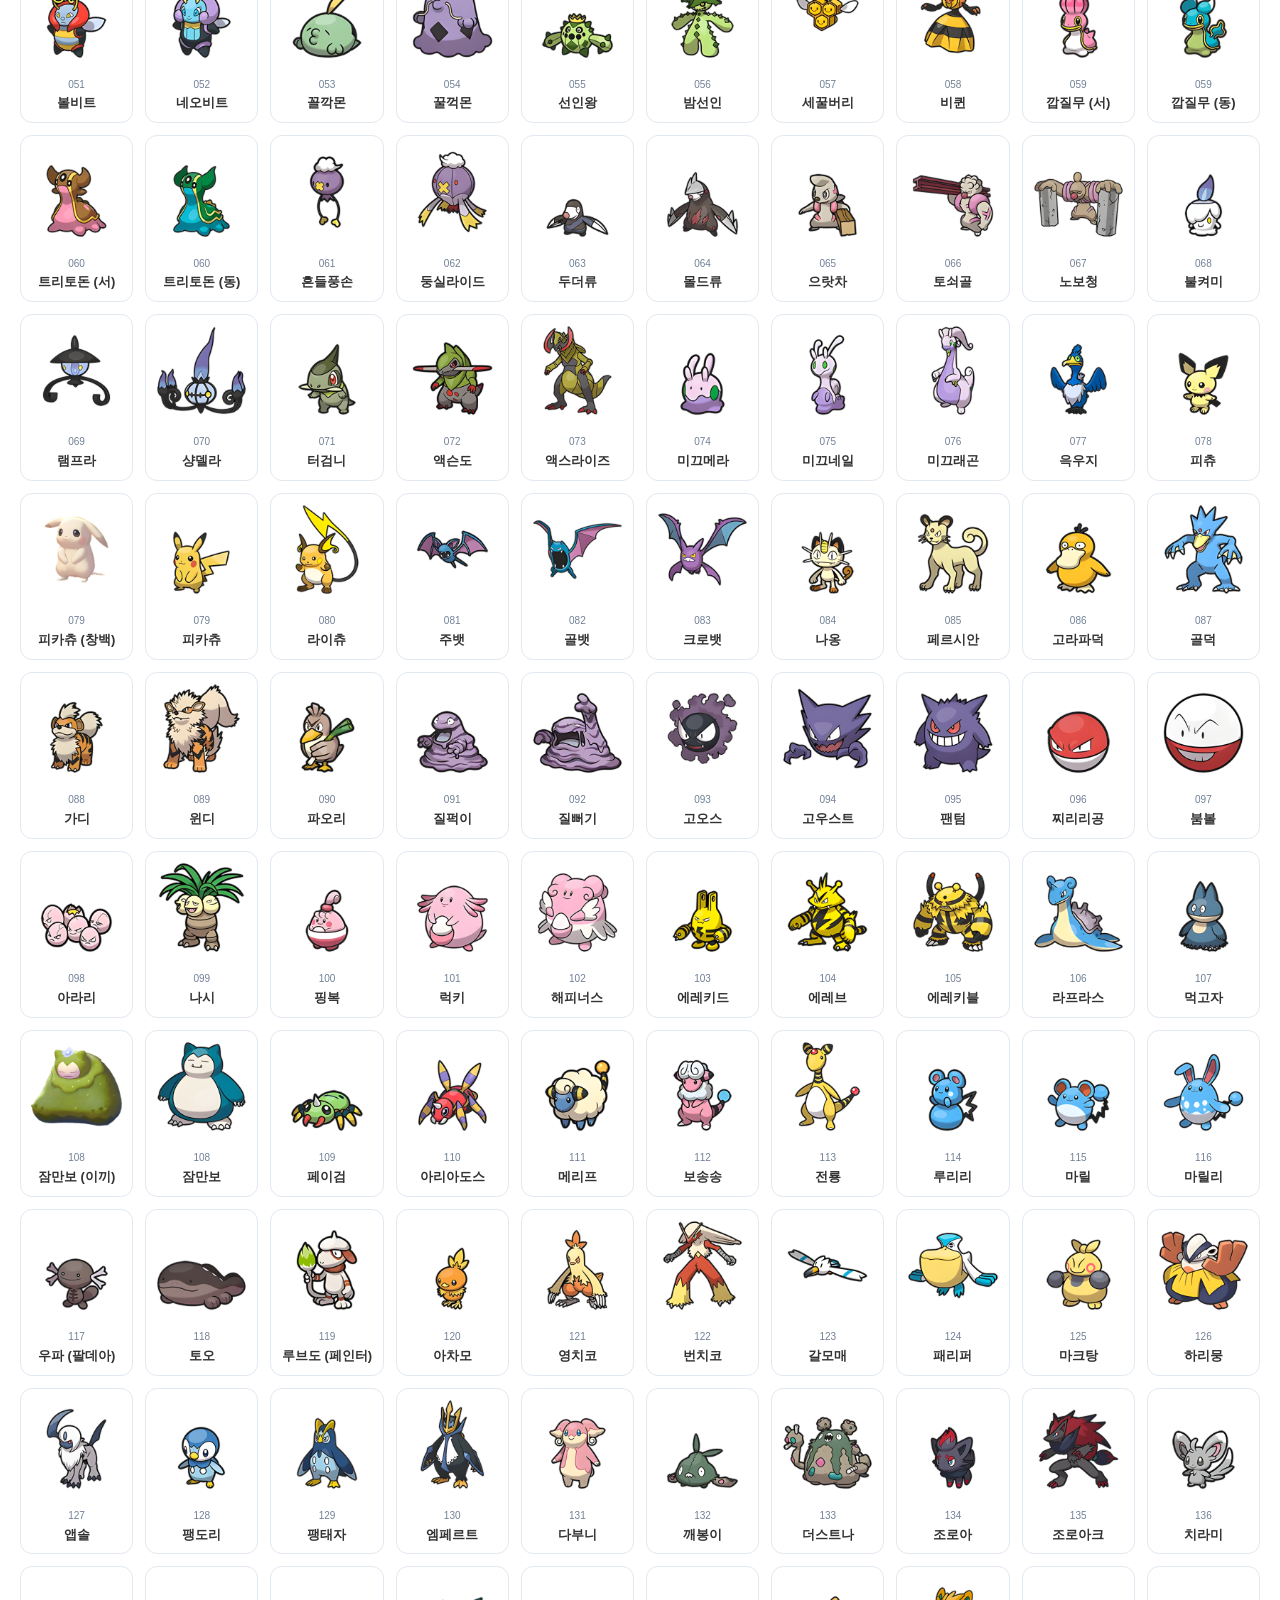
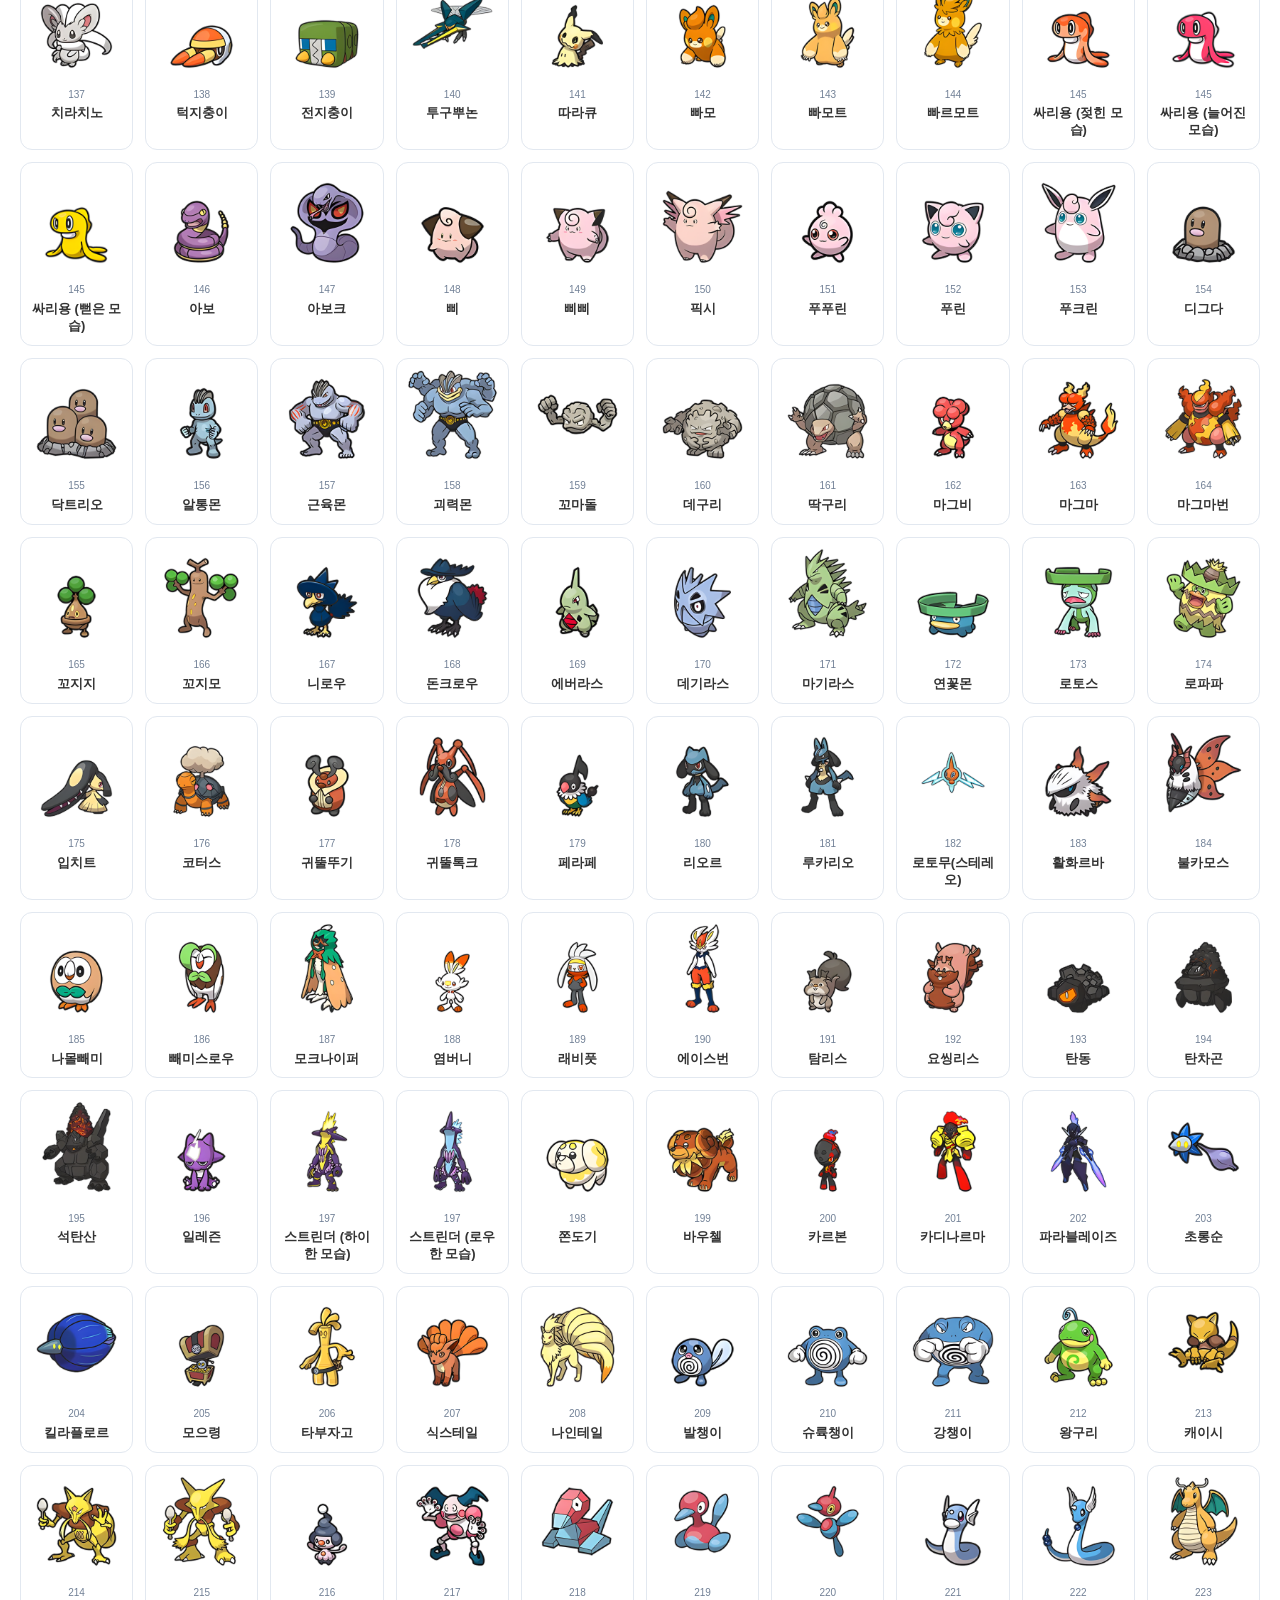
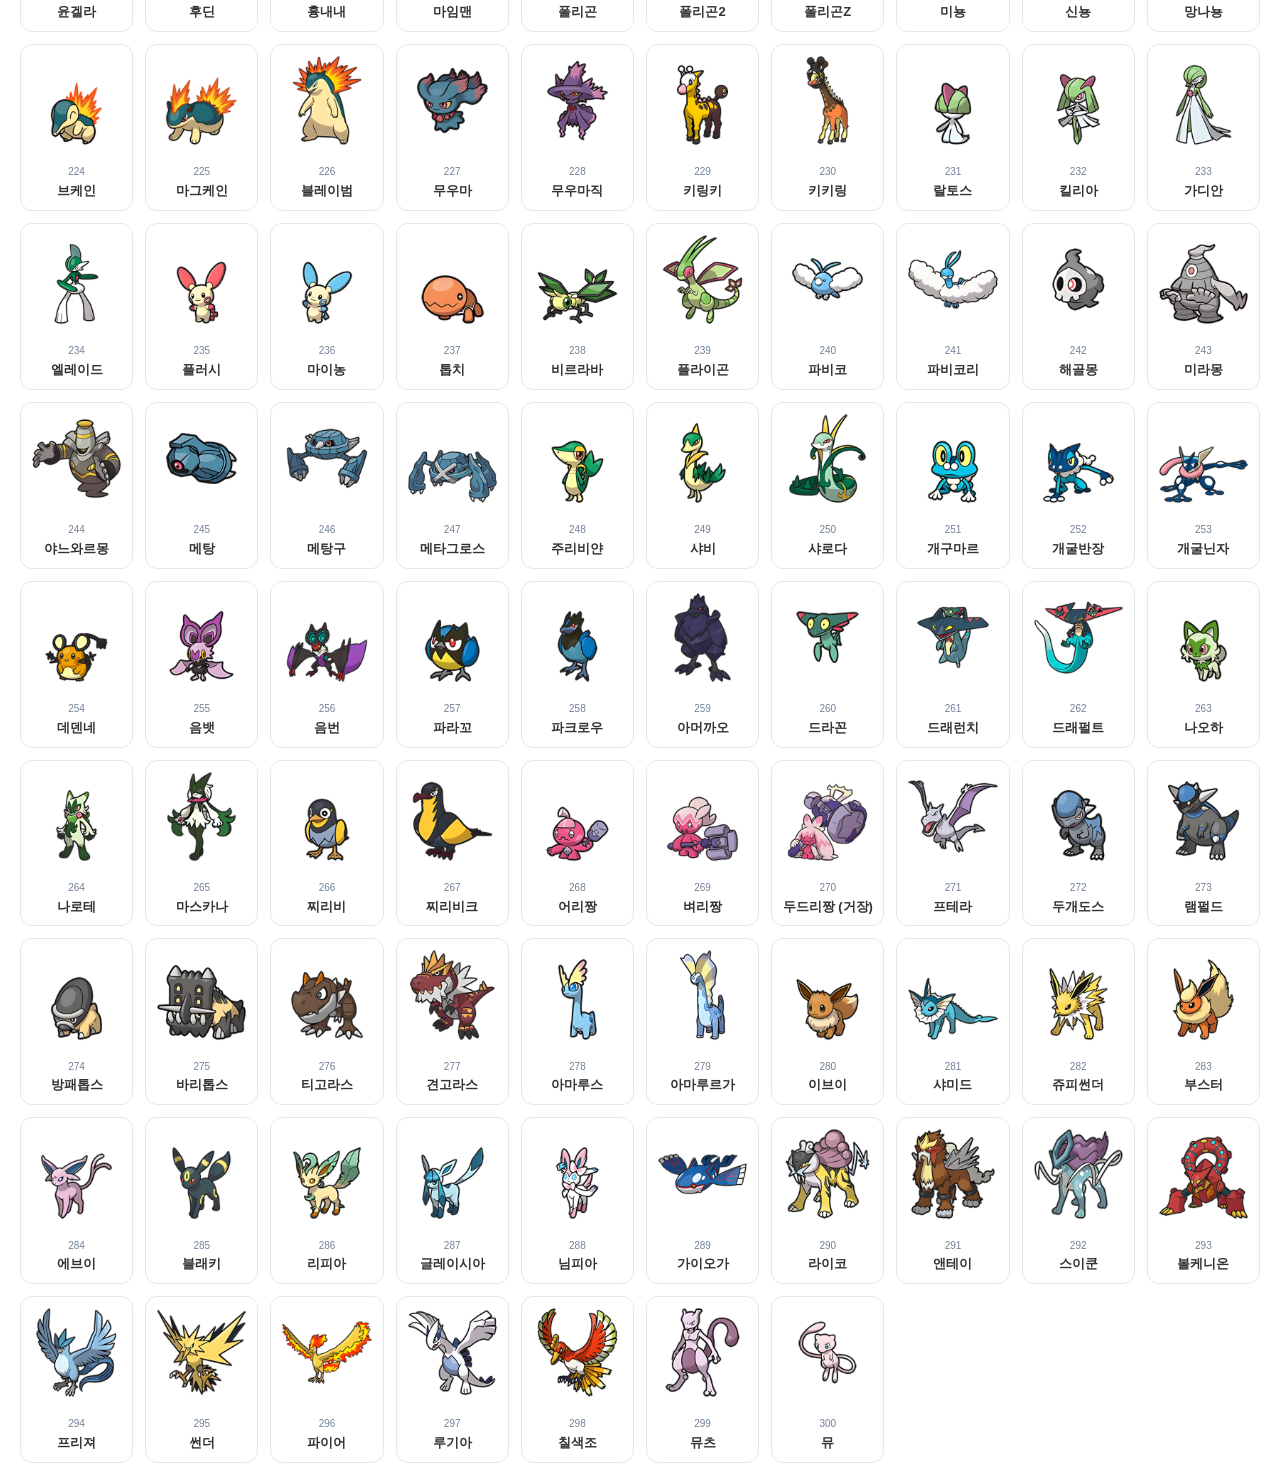
==== commit bcb4f69a: "theme.js 분리" ====
--- a/index.html
+++ b/index.html
@@ -7,6 +7,7 @@
     
     <link rel="stylesheet" href="./style.css?v=1.3c">
     <script src="./data.js?v=1.3"></script>
+    <script src="./theme.js?v=1.0" defer></script>
 </head>
 <body>
     
